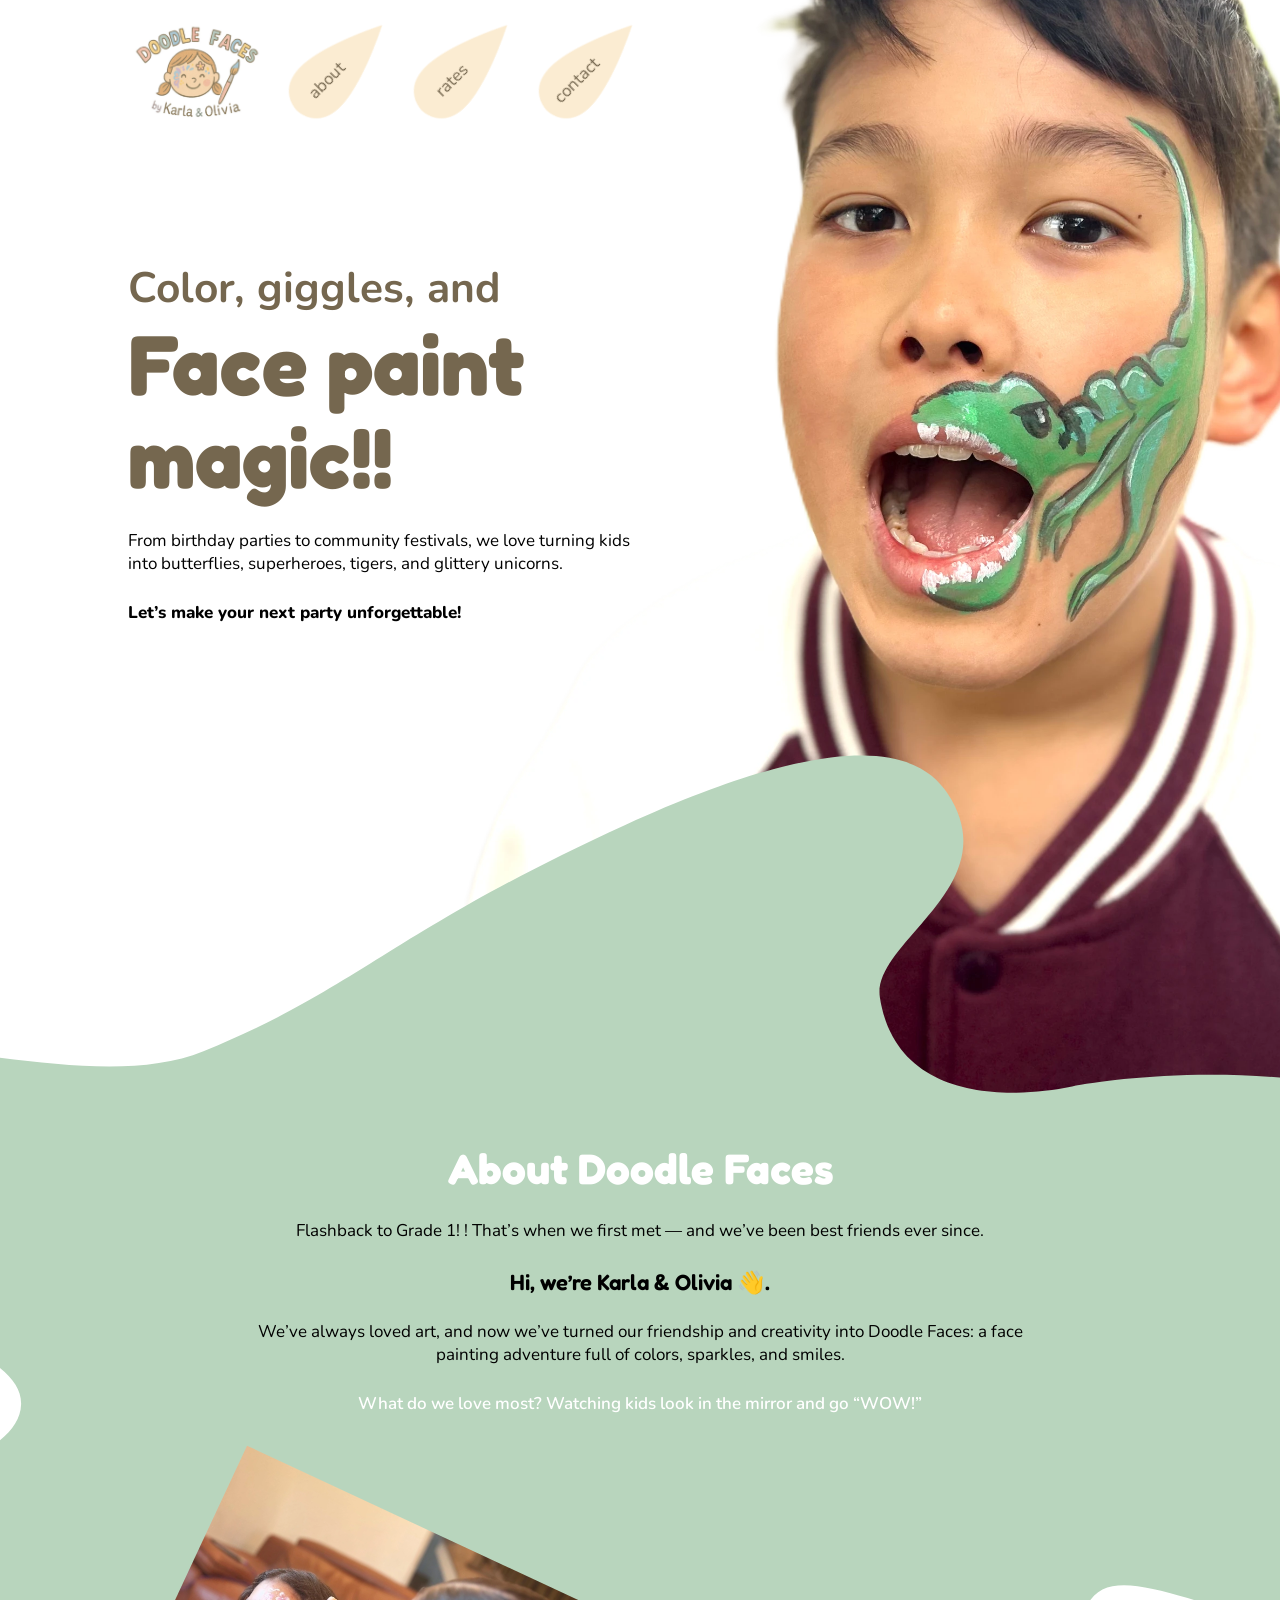
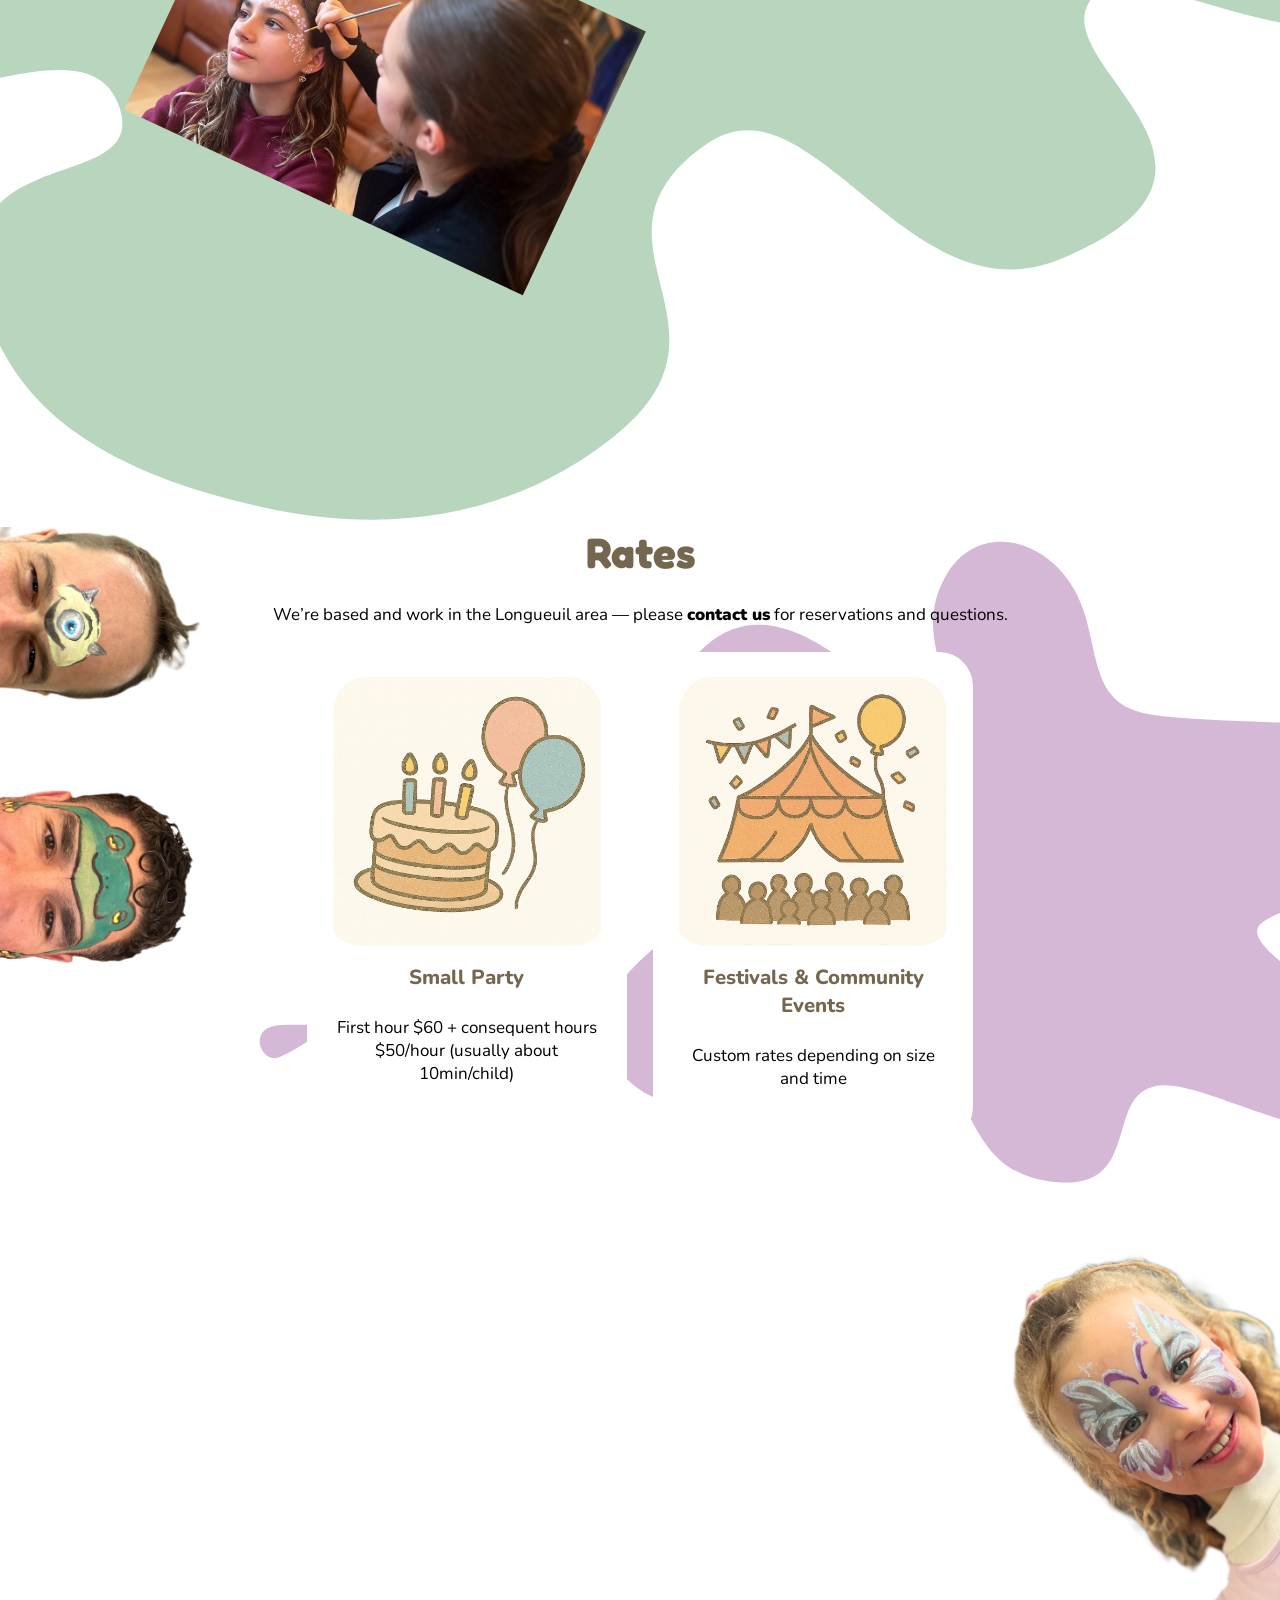
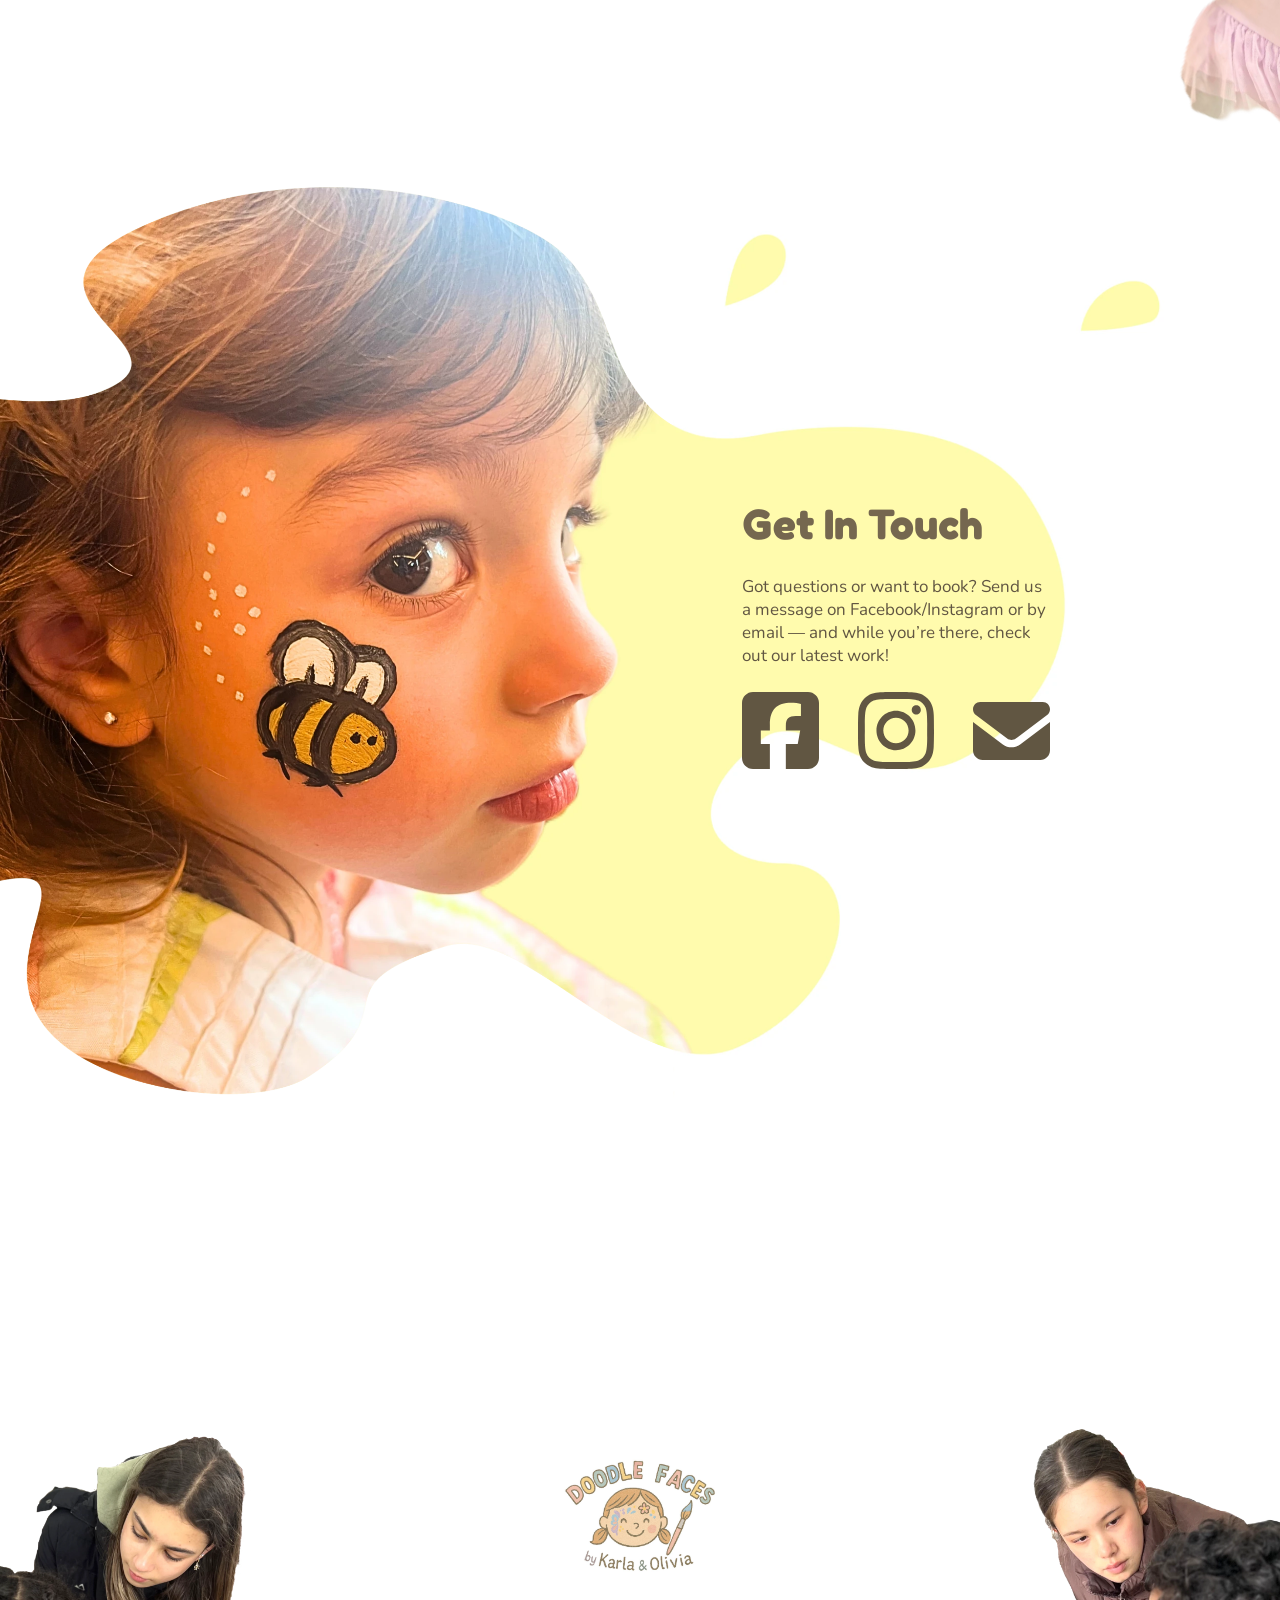
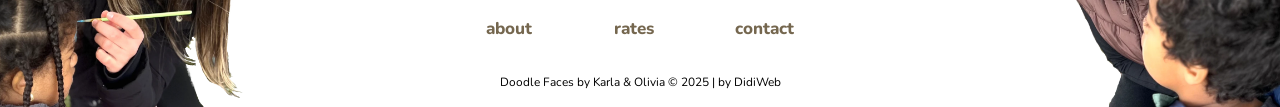
==== index.html @ 7b47b1ea "Initial upload of DoodleFaces" ====
<!DOCTYPE html>
<html lang="en">
  <head>
    <meta charset="UTF-8" />
    <meta http-equiv="X-UA-Compatible" content="IE=edge" />
    <meta name="viewport" content="width=device-width, initial-scale=1.0" />
    <title>Doodle Faces</title>
    <!-- favicon -->
    <link rel="icon" type="image/x-icon" href="img/favicon.ico" />
    <!-- meta description -->
    <meta
      name="description"
      content="Bring color, sparkles & smiles to your party! 🎨✨ Doodle Faces offers fun, kid-friendly face painting for birthdays & festivals in Longueuil."
    />
    <!-- google font -->
    <link rel="preconnect" href="https://fonts.googleapis.com" />
    <link rel="preconnect" href="https://fonts.gstatic.com" crossorigin />
    <link rel="preload" as="style"
      href="https://fonts.googleapis.com/css2?family=Fredoka:wght@300..700&family=Nunito:ital,wght@0,200..1000;1,200..1000&display=swap">
    <link
      href="https://fonts.googleapis.com/css2?family=Fredoka:wght@300..700&family=Nunito:ital,wght@0,200..1000;1,200..1000&display=swap"
      rel="stylesheet"
    />
    <!-- css -->
    <link rel="stylesheet" type="text/css" href="style.css" />
    <!-- javascript -->
    <script src="script.js" defer></script>
  </head>

  <body>

    <header id="sectionHeader">
      <div class="hero-img"></div>
      <div class="container" id="header-container">
        <div class="menu-box">
          <div class="menu" id="logo">
            <a id="a-menu-logo" href="#sectionHeader">
              <img
                class="img-header"
                src="img/Logo.JPG"
                alt="logo for Doodle Faces"
            /></a>
          </div>
          <div class="menu" id="about">
            <a href="#sectionAbout"
              ><div class="menu-bar">
                <p>about</p>
              </div></a
            >
          </div>
          <div class="menu" id="rates">
            <a href="#sectionRates"
              ><div class="menu-bar"><p>rates</p></div></a
            >
          </div>
          <div class="menu" id="contact">
            <a href="#sectionContact"
              ><div class="menu-bar"><p>contact</p></div></a
            >
          </div>
        </div>
      </div>
    </header>

    <main>

      <section id="sectionHome">
        <div class="container" id="container-home">
          <div class="text-box-home">
            <h2 id="h2-home">Color, giggles, and</h2>
            <h1>Face paint magic!!</h1>
            <p class="p-home" id="p-home-1">
              From birthday parties to community festivals, we love turning kids
              into butterflies, superheroes, tigers, and glittery unicorns.
            </p>
            <p class="p-home" id="p-home-2">
              Let’s make your next party unforgettable!
            </p>
          </div>
        </div>
      </section>

      <section id="sectionAbout">
        <div class="about-img-container">
          <img id="about-img" src="img/BackgroundSplash1.svg" alt="image of a paint splash">
          <div class="container" id="container-about">
            <div class="text-box-about">
              <h2 class="h2-about">About Doodle Faces</h2>
              <p class="p-about-1">
                Flashback to Grade 1! ! That’s when we first met — and we’ve
                been best friends ever since.
              </p>
              <p id="p-about-2">Hi, we’re Karla & Olivia 👋.</p>
              <p class="p-about-1">
                We’ve always loved art, and now we’ve turned our friendship and
                creativity into Doodle Faces: a face painting adventure full of
                colors, sparkles, and smiles.
              </p>
              <p id="p-about-3">
                What do we love most? Watching kids look in the mirror and go
                “WOW!”
              </p>
            </div>
            <div class="pictureBox">
              <img
                class="img-about"
                src="img/FacePantingDuo.webp"
                alt="Face painting duo"
              />
            </div>
          </div>
        </div>
      </section>

      <section id="sectionRates">
        <div class="rates-img">
          <div class="container" id="container-rates">
            <h2 class="h2-rates">Rates</h2>
            <p class="p-rates">
              We’re based and work in the Longueuil area — please
              <a id="a-rates-contact" href="#sectionContact"
                ><span class="span-rates">contact us</span></a
              >
              for reservations and questions.
            </p>
            <div class="card-box-box-rates">
              <div class="card-box-rates">
                <img
                  class="img-rates"
                  src="img/SmallParty.webp"
                  alt="image of small party"
                />
                <h3>Small Party</h3>
                <p>
                  First hour $60 + consequent hours $50/hour (usually about
                  10min/child)
                </p>
              </div>
              <div class="card-box-rates">
                <img
                  class="img-rates"
                  src="img/Festival.webp"
                  alt="image of festival"
                />
                <h3>Festivals & Community Events</h3>
                <p>Custom rates depending on size and time</p>
              </div>
            </div>
          </div>
        </div>
        <div class="betweenSec" id="betweenSec-img1">
          <img
            src="img/ButterflyFacePaint.webp"
            alt="picture of a girl with a butterfly face paint"
          />
        </div>
        <div class="betweenSec" id="betweenSec-img2">
          <img
            src="img/ArienAndFrogFacePaint.webp"
            alt="picture of a man with a arien face paint"
          />
        </div>
      </section>

      <section id="sectionContact">
        <div class="contact-img">
          <div class="container" id="container-contact">
            <div class="text-icon-box">
              <div class="text-box-contact">
                <h2 class="h2-contact">Get In Touch</h2>
                <p>
                  Got questions or want to book? Send us a message on Facebook/Instagram or by email — and while you’re there, check out our
                  latest work!
                </p>
              </div>
              <div class="icon-box-contact">
                <div class="icon" id="facebook">
                  <a
                    href="https://www.facebook.com/doodle.faces.by.karla.olivia"
                    target="_blank"
                    rel="noopener noreferrer"
                  >
                    <img src="img/FacebookIcon.svg" alt="Facebook icon" />
                  </a>
                </div>
                <div class="icon" id="instagram">
                  <a
                    href="https://www.instagram.com/doodle.faces.by.karla.olivia"
                    target="_blank"
                    rel="noopener noreferrer"
                  >
                    <img src="img/InstagramIcon.svg" alt="Instagram icon" />
                  </a>
                </div>
                <div class="icon" id="email">
                    <img src="img/EmailIcon.svg" alt="Email icon" />
                    <h3 id="copied">Copied!</h3>
                  </a>
                </div>
              </div>
            </div>
          </div>
        </div>
      </section>

    </main>

    <footer>
      <div class="footer-img" id="footer-img1">
        <img
          class="img-footer"
          src="img/FacePainting01.webp"
          alt="face painting duo"
        />
      </div>
      <div class="footer-img" id="footer-img2">
        <img
          class="img-footer"
          src="img/FacePainting02.webp"
          alt="face painting duo"
        />
      </div>
      <div class="container" id="container-footer">
        <div class="footer-box" id="footer-box-logo">
          <a href="#sectionHeader"
            ><img id="img-footer" src="img/Logo.JPG" alt=""
          /></a>
        </div>
        <div class="footer-box" id="footer-box-links">
          <a href="#sectionAbout" class="footer-links"
            ><p class="p-footer">about</p></a
          >
          <a href="#sectionRates" class="footer-links"
            ><p class="p-footer">rates</p></a
          >
          <a href="#sectionContact" class="footer-links"
            ><p class="p-footer">contact</p></a
          >
        </div>
        <div class="footer-box" id="footer-box-rights">
          <p class="p-footer" id="rights">
            Doodle Faces by Karla & Olivia © 2025 | by DidiWeb
          </p>
        </div>
      </div>
    </footer>

  </body>
  
</html>
---- style.css ----
html {
  font-size: 18px;
  scroll-behavior: smooth;
}
* {
  margin: 0;
  padding: 0;
  box-sizing: border-box;
}
body {
  width: 100%;
  font-family: "Nunito";
  overflow-x: hidden;
  position: relative;
}
.container {
  width: 90%;
  max-width: 1500px;
  margin: 0 auto;
  position: relative;
  z-index: 4;
}
img {
  display: block;
}
a {
  text-decoration: none;
  display: block;
  width: 100%;
  height: 100%;
}
/* ----------font---------- */
.menu a {
  color: rgba(117, 103, 79, 1);
  font-weight: 400;
}
h1 {
  font-family: "Fredoka";
  font-size: 6rem;
  line-height: 1.1;
  color: rgba(117, 103, 79, 1);
}
h2 {
  font-size: 3rem;
}
h3 {
  font-size: 1.2rem;
  font-weight: 800;
  color: rgba(117, 103, 79, 1);
}
#h2-home {
  color: rgba(117, 103, 79, 1);
}
p {
  margin: 2rem 0;
}
#p-home-2 {
  font-weight: 800;
}
.h2-about {
  font-family: "Fredoka";
  color: white;
}
#p-about-2 {
  font-family: "Fredoka";
  font-size: 1.5rem;
  font-weight: 600;
}
#p-about-3 {
  font-weight: 600;
  color: white;
}
.h2-rates,
.h2-contact {
  font-family: "Fredoka";
  color: rgba(117, 103, 79, 1);
}
.span-rates {
  font-weight: 1000;
  color: black;
}
.span-rates:hover {
  color: rgba(117, 103, 79, 1);
}
.p-footer {
  margin: 1rem 0;
  font-weight: 800;
}
.p-footer:hover {
  color: black;
}
.footer-links {
  color: rgba(117, 103, 79, 1);
}
#rights {
  font-size: 0.7rem;
  width: fit-content;
  font-weight: 400;
}
/* ----------header---------- */
.hero-img {
  position: absolute;
  top: -10rem;
  right: -5rem;
  width: 65vw;
  height: 150vh;
  background: url("img/DinoFacePaint.webp");
  background-size: cover;
  background-repeat: no-repeat;
  z-index: 1;
}
.menu-box {
  width: 50%;
  height: 10rem;
  display: flex;
  justify-content: space-between;
  align-items: center;
}
.menu {
  height: 100%;
  display: flex;
}
#logo {
  width: 27%;
}

#about {
  width: 20%;
}

#rates {
  width: 20%;
}

#contact {
  width: 20%;
}
#a-menu-logo {
  display: flex;
  align-items: center;
}
.img-header {
  width: 100%;
  height: auto;
  transform: translateY(5%);
}
#about,
#rates,
#contact {
  transform: translateY(10rem);
  animation: paintDrip 1s cubic-bezier(0.8, 0, 1, 1) forwards;
}
.menu-bar {
  width: auto;
  height: 100%;
  background: center / contain no-repeat url("img/PaintDrip.png");
  display: flex;
  align-items: center;
  justify-content: center;
}
.menu-bar:hover {
  animation: liquid 0.5s infinite;
}
.menu-bar p {
  transform: rotate(-90deg) translateX(-1rem);
  opacity: 0;
  animation: appear 1s forwards;
  animation-delay: 1s;
}
#logo :hover {
  animation: shake 1s infinite;
}
/* ----------home---------- */
#container-home {
  height: 65vh;
  display: flex;
  align-items: center;
  margin-top: 2%;
}
.text-box-home {
  width: 50%;
}
/* ----------about---------- */
.about-img-container {
  position: relative;
  aspect-ratio: 404 / 300;
  z-index: 2;
}
#about-img {
  position: absolute;
  width: 100%;
  height: auto;
}
#container-about {
  height: 100%;
  display: flex;
  align-items: center;
  justify-content: center;
  flex-direction: column;
}
.text-box-about {
  width: 50%;
  text-align: center;
}
.pictureBox {
  width: 30%;
  aspect-ratio: 1388 / 917;
  transform: translateX(-18rem) translateY(5rem) rotate(25deg);
}
.img-about {
  width: 100%;
  height: auto;
}
/* ----------rates---------- */
#sectionRates {
  position: relative;
  padding-bottom: 20%;
  background-color: white;
  z-index: 4;
}
.rates-img {
  position: relative;
  width: 100%;
  background: url("img/BackgroundSplash2.svg") no-repeat left top / cover;
  z-index: 2;
  aspect-ratio: 399 / 207;
}
#container-rates {
  height: 100%;
  display: flex;
  align-items: center;
  justify-content: center;
  flex-direction: column;
  text-align: left;
}
.card-box-box-rates {
  width: 60%;
  display: flex;
  flex-direction: row;
  justify-content: space-between;
}
.card-box-rates {
  width: 48%;
  height: 100%;
  padding: 1.5rem;
  border-radius: 2rem;
  background-color: white;
  text-align: center;
  z-index: 6;
}
.img-rates {
  width: 100%;
  height: auto;
  border-radius: 2rem;
  padding-bottom: 1rem;
}
#a-rates-contact {
  display: inline;
}
/* ----------Between Sections---------- */
.betweenSec {
  height: auto;
  position: absolute;
  z-index: 5;
}
#betweenSec-img1 {
  width: 25%;
  bottom: 20rem;
  right: -5rem;
  transform: translateY(30rem) rotate(-10deg);
  aspect-ratio: 1414 / 3163;
  z-index: 5;
}
#betweenSec-img2 {
  width: 16%;
  top: -10rem;
  left: 0;
  transform: translateY(10rem);
  aspect-ratio: 1444 / 1193;
}
.betweenSec img {
  width: 100%;
}
/* ----------contact---------- */
.contact-img {
  position: relative;
  width: 100%;
  background: url("img/BackgroundSplash4.webp") no-repeat left top / cover;
  z-index: 7;
  aspect-ratio: 404 / 293;
}
#container-contact {
  height: 100%;
  display: flex;
  align-items: center;
  justify-content: right;
}
.text-icon-box {
  width: 50%;
  display: flex;
  flex-direction: column;
  align-items: center;
}
.text-box-contact {
  width: 60%;
  color: #615642;
}
.icon-box-contact {
  width: 60%;
  display: flex;
  flex-direction: row;
  justify-content: space-between;
}
.icon {
  width: 25%;
}
.icon a {
  display: flex;
  align-items: center;
}
.icon img {
  width: 100%;
  height: auto;
}
#email {
  position: relative;
  display: flex;
  align-items: center;
  cursor: pointer;
}
#copied {
  position: absolute;
  top: 50%;
  left: 50%;
  translate: -50% -50%;
  text-align: center;
  padding: 1rem 1rem;
  border-radius: 1rem;
  background-color: white;
  color: black;
  opacity: 0;
  transition: opacity 0.3s ease;
}
#copied.show {
  opacity: 1;
}
/* ----------footer---------- */
footer {
  position: relative;
  width: 100%;
}
#container-footer {
  padding-top: 20rem;
  display: flex;
  justify-content: center;
  flex-direction: column;
  align-items: center;
}
.footer-box {
  width: 30%;
  display: flex;
}
#footer-box-logo {
  justify-content: center;
  width: 10rem;
}
#footer-box-links {
  justify-content: space-between;
}
#footer-box-rights {
  justify-content: center;
}
#img-footer {
  width: 100%;
}
#img-footer:hover {
  animation: shake 1s infinite;
}
.footer-links {
  width: fit-content;
}
.footer-img {
  position: absolute;
  bottom: 0;
  width: 20%;
  display: flex;
  justify-content: center;
  overflow-y: hidden;
}
.img-footer {
  width: 100%;
  height: auto;
}
#footer-img1 {
  left: 0;
}
#footer-img2 {
  right: 0;
}
/* ----------animation---------- */
@keyframes paintDrip {
  0% {
    transform: translateY(-10rem) rotate(0deg);
  }
  70% {
    transform: translateY(5rem) rotate(0deg);
  }
  85% {
    transform: translateY(1rem) rotate(25deg);
  }
  92% {
    transform: translateY(0.5rem) rotate(35deg);
  }
  100% {
    transform: translateY(0) rotate(45deg);
  }
}
@keyframes liquid {
  from,
  to {
    transform: scale(1, 1);
  }
  25% {
    transform: scale(0.9, 1.1);
  }
  50% {
    transform: scale(1.1, 0.9);
  }
  75% {
    transform: scale(0.95, 1.05);
  }
}
@keyframes shake {
  25% {
    transform: rotate(5deg);
  }

  75% {
    transform: rotate(-5deg);
  }
}
@keyframes appear {
  from {
    opacity: 0;
  }
  to {
    opacity: 1;
  }
}
/* ----------media query-min(ex-large screens)---------- */
@media only screen and (min-width: 2700px) {
  html {
    font-size: 20px;
  }
  .text-box-about {
    width: 70%;
  }
  .pictureBox {
    width: 50%;
  }
  .card-box-box-rates {
    width: 80%;
  }
  .text-icon-box {
    width: 70%;
  }
}
@media only screen and (min-width: 2200px) {
  html {
    font-size: 19px;
  }
  .text-box-about {
    width: 60%;
  }
  .pictureBox {
    width: 40%;
  }
  .card-box-box-rates {
    width: 70%;
  }
  .text-icon-box {
    width: 60%;
    align-items: flex-end;
  }
}

/* ----------media query-max(small screens)---------- */
@media only screen and (max-width: 1900px) {
  .about-img-container {
    aspect-ratio: auto;
    height: 1380px;
  }
  #about-img {
    width: 1900px;
    left: 50%;
    transform: translateX(-50%);
  }
}
@media only screen and (max-width: 1500px) {
  .container {
    width: 80%;
  }
  .menu-box {
    height: 8rem;
  }
  .hero-img {
    width: 70vw;
  }
  .pictureBox {
    width: 440px;
    transform: translateX(-15rem) translateY(5rem) rotate(25deg);
  }
  #sectionRates {
    padding-bottom: 30%;
  }
  .card-box-box-rates {
    width: 65%;
  }
}
@media only screen and (max-width: 1400px) {
}
@media only screen and (max-width: 1300px) {
  html {
    font-size: 17px;
  }
  h1 {
    font-size: 5rem;
  }
  h2 {
    font-size: 2.5rem;
  }
  h3 {
    font-size: 1.2rem;
  }
  p {
    margin: 1.5rem 0;
  }
  #p-about-2 {
    font-size: 1.3rem;
  }
  .hero-img {
    width: 75vw;
  }
  .text-box-about {
    width: 80%;
  }
  #sectionRates {
    padding-bottom: 45%;
  }
  .rates-img {
    aspect-ratio: 0;
    height: fit-content;
    min-height: 667px;
    background-size: 1286px 667px;
    background-position: right;
  }
}
@media only screen and (max-width: 1200px) {
  .hero-img {
    width: 81vw;
  }
  .menu-box {
    width: 453px;
  }
  #logo {
    width: 30%;
  }
  #about {
    width: 19%;
  }
  #rates {
    width: 19%;
  }
  #contact {
    width: 19%;
  }
  #betweenSec-img2 {
    transform: translateY(5rem);
  }
  .card-box-box-rates {
    width: 85%;
  }
  .footer-box {
    width: 320px;
  }
}
@media only screen and (max-width: 1023px) {
  .container {
    width: 75%;
  }
  h1 {
    font-size: 4rem;
  }
  h2 {
    font-size: 2rem;
  }
  h3 {
    font-size: 1.2rem;
  }
  p {
    margin: 1.2rem 0;
  }
  #p-about-2 {
    font-size: 1.3rem;
  }
  .p-rates {
    width: 80%;
    margin-bottom: 2.4rem;
  }
  #header-container {
    display: flex;
    justify-content: center;
  }
  .hero-img {
    top: 10rem;
    width: 75vw;
    height: 100vh;
  }
  .pictureBox {
    transform: translateX(-10rem) translateY(5rem) rotate(25deg);
  }
  #betweenSec-img1 {
    transform: translateY(25rem);
    right:-2rem;
  }
  #betweenSec-img2 {
    transform: translateY(0rem);
  }
}
@media only screen and (max-width: 865px) {
  .text-box-home {
    width: 70%;
  }
  .pictureBox {
    transform: translateX(0) translateY(5rem) rotate(25deg);
  }
  .card-box-box-rates {
    width: 100%;
  }
  #betweenSec-img1 {
    transform: translateY(18rem);
  }
  #betweenSec-img2 {
    transform: translateY(0rem) scale(1.2);
  }
  .text-box-contact {
    width: 100%;
  }
  .icon-box-contact {
    width: 100%;
  }
}
@media only screen and (max-width: 765px) {
  .container {
    width: 85%;
  }
  .text-box-home,
  .text-box-about {
    width: 100%;
  }
  .hero-img {
    top: 8rem;
    left: -10%;
    width: 120%;
    opacity: 40%;
  }
    .about-img-container {
      height: 1100px;
    }
    #about-img {
      width: 1500px;
      left: 50%;
      transform: translateX(-50%);
    }
  .footer-img {
    width: 166px;
  }
}
@media only screen and (max-width: 650px) {
  .pictureBox {
    transform: translateX(0) translateY(5rem) rotate(25deg);
  }
  .card-box-box-rates {
    flex-direction: column;
    align-items: center;
    gap: 20px;
  }
  .card-box-rates {
    width: 90%;
  }
  .contact-img {
    background-size: 650px ;
    background-position: center;
    height: 462px;}
  #container-footer {
    padding-top: 8rem;
    padding-bottom: 8rem;
  }
  #betweenSec-img1 {
    transform: translateY(25rem);
    width: 158px;
  }
  #betweenSec-img2{
    transform: translateY(8rem);
    width:101px;
  }
  #sectionRates {
    padding-top: 30%;
    padding-bottom: 50%;
  }
  .footer-img {
    width: 140px;
  }
}
@media only screen and (max-width: 500px) {
  .hero-img {
      left:-18%;
    }
  .pictureBox {
    width: 350px;
  }
  html {
    font-size: 16px;
  }
  #sectionRates {
    padding-bottom: 60%;
  }
}
@media only screen and (max-width: 400px) {
  .hero-img {
    left:-20%;
  }
  #betweenSec-img1 {
    width: 120px;
  }

  #betweenSec-img2 {
    transform: translateY(5rem);
    width: 101px;
  }

  #sectionRates {
    padding-top: 40%;
    padding-bottom: 60%;
  }
  .footer-box {
    width: 300px;
  }

  .footer-img {
    width: 100px;
  }
}
@media only screen and (max-width: 380px) {
    .contact-img {
        background-size: 520px;
        background-position: center;
        height: 462px;
      }
            .text-icon-box{
              width: 55%;
            }
                        .footer-box {
                          width: 280px;
                        }
}
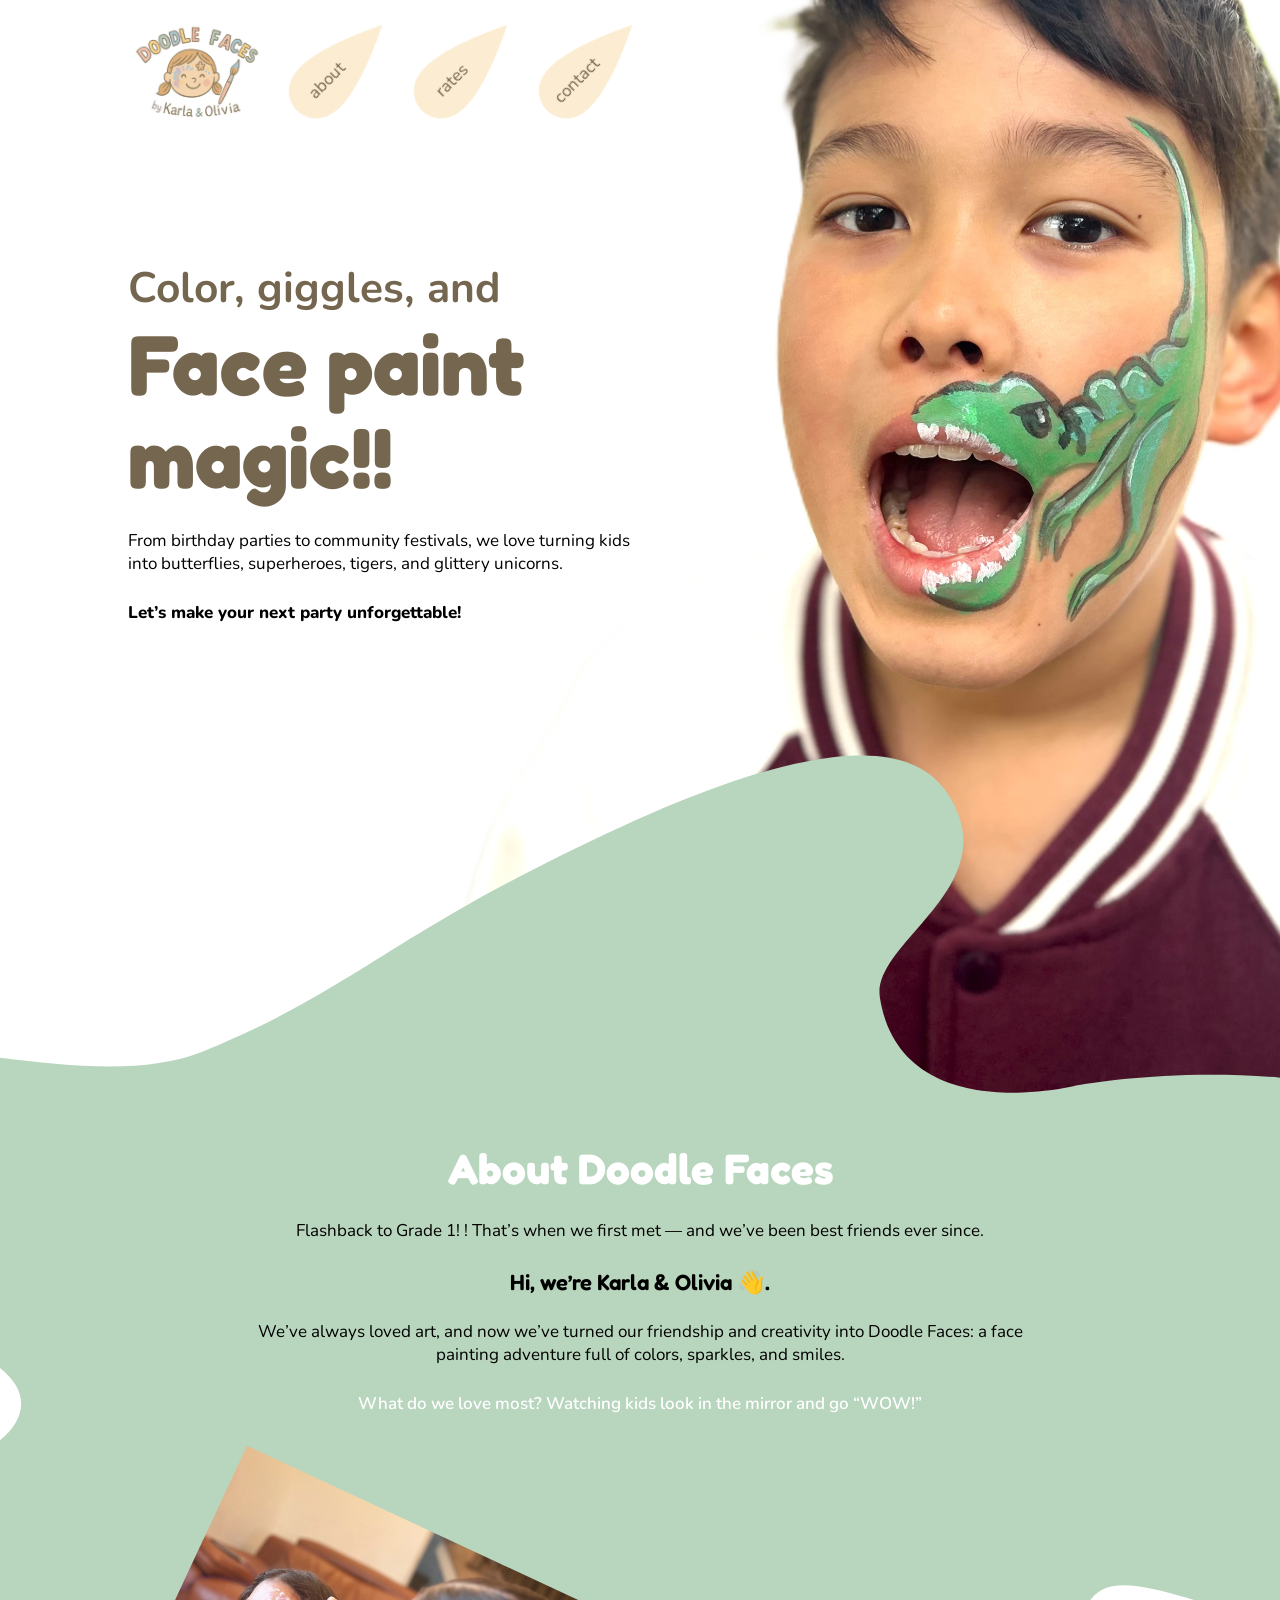
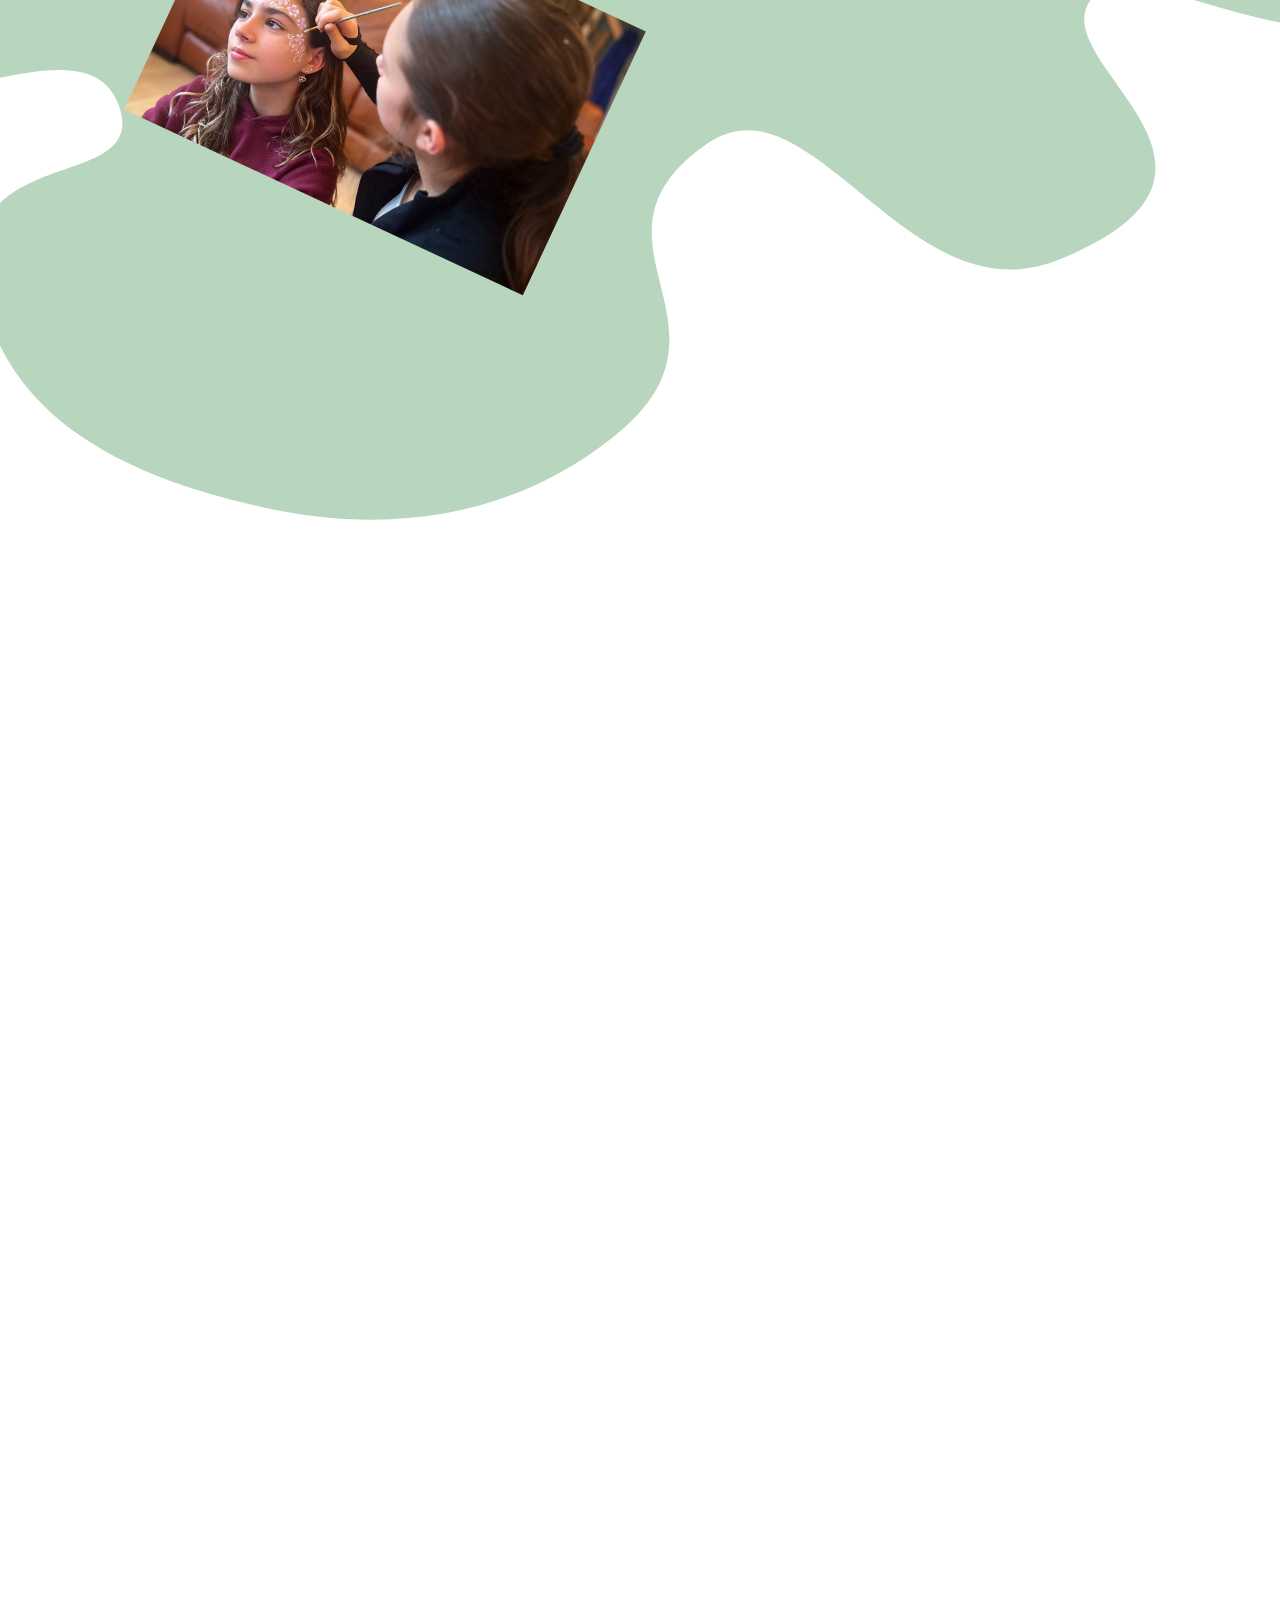
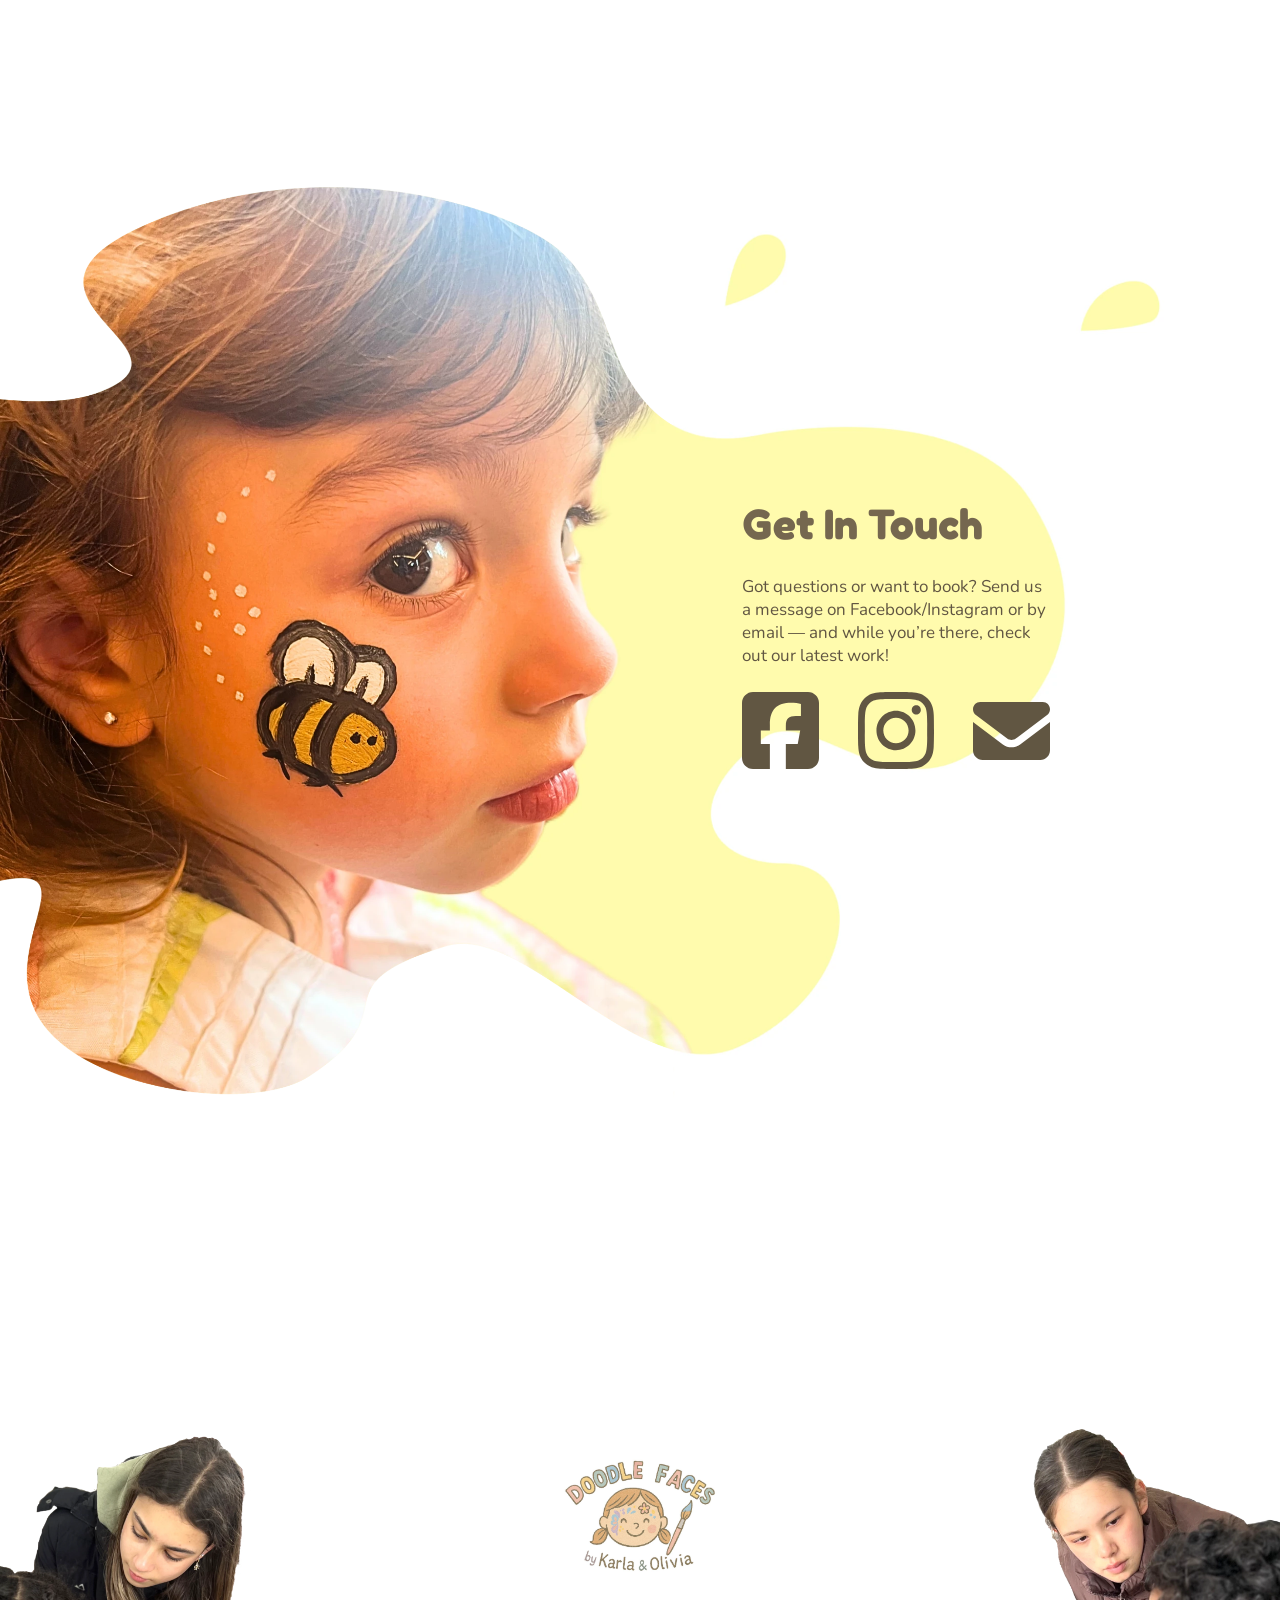
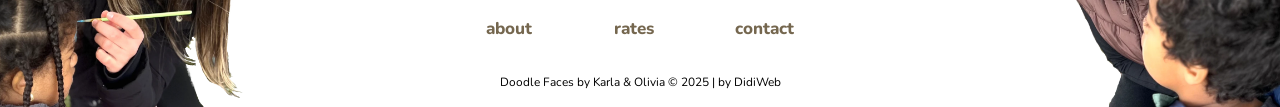
==== commit 4fa9aa24: "SEO, Capitalization, overflow-x to html element" ====
--- a/index.html
+++ b/index.html
@@ -4,13 +4,13 @@
     <meta charset="UTF-8" />
     <meta http-equiv="X-UA-Compatible" content="IE=edge" />
     <meta name="viewport" content="width=device-width, initial-scale=1.0" />
-    <title>Doodle Faces</title>
+    <title>Doodle Faces by Karla & Olivia | Face Painting Services in Longueuil</title>
     <!-- favicon -->
     <link rel="icon" type="image/x-icon" href="img/favicon.ico" />
     <!-- meta description -->
     <meta
       name="description"
-      content="Bring color, sparkles & smiles to your party! 🎨✨ Doodle Faces offers fun, kid-friendly face painting for birthdays & festivals in Longueuil."
+      content="Fun, kid-friendly face painting by Doodle Faces! For birthdays, festivals & events in Longueuil. Bring color & smiles!"
     />
     <!-- google font -->
     <link rel="preconnect" href="https://fonts.googleapis.com" />
@@ -132,7 +132,7 @@
                 />
                 <h3>Small Party</h3>
                 <p>
-                  First hour $60 + consequent hours $50/hour (usually about
+                  First hour $60 + Consequent hours $50/hour (Usually about
                   10min/child)
                 </p>
               </div>
--- a/style.css
+++ b/style.css
@@ -1,6 +1,8 @@
 html {
   font-size: 18px;
   scroll-behavior: smooth;
+  width: 100%;
+  overflow-x: hidden;
 }
 * {
   margin: 0;
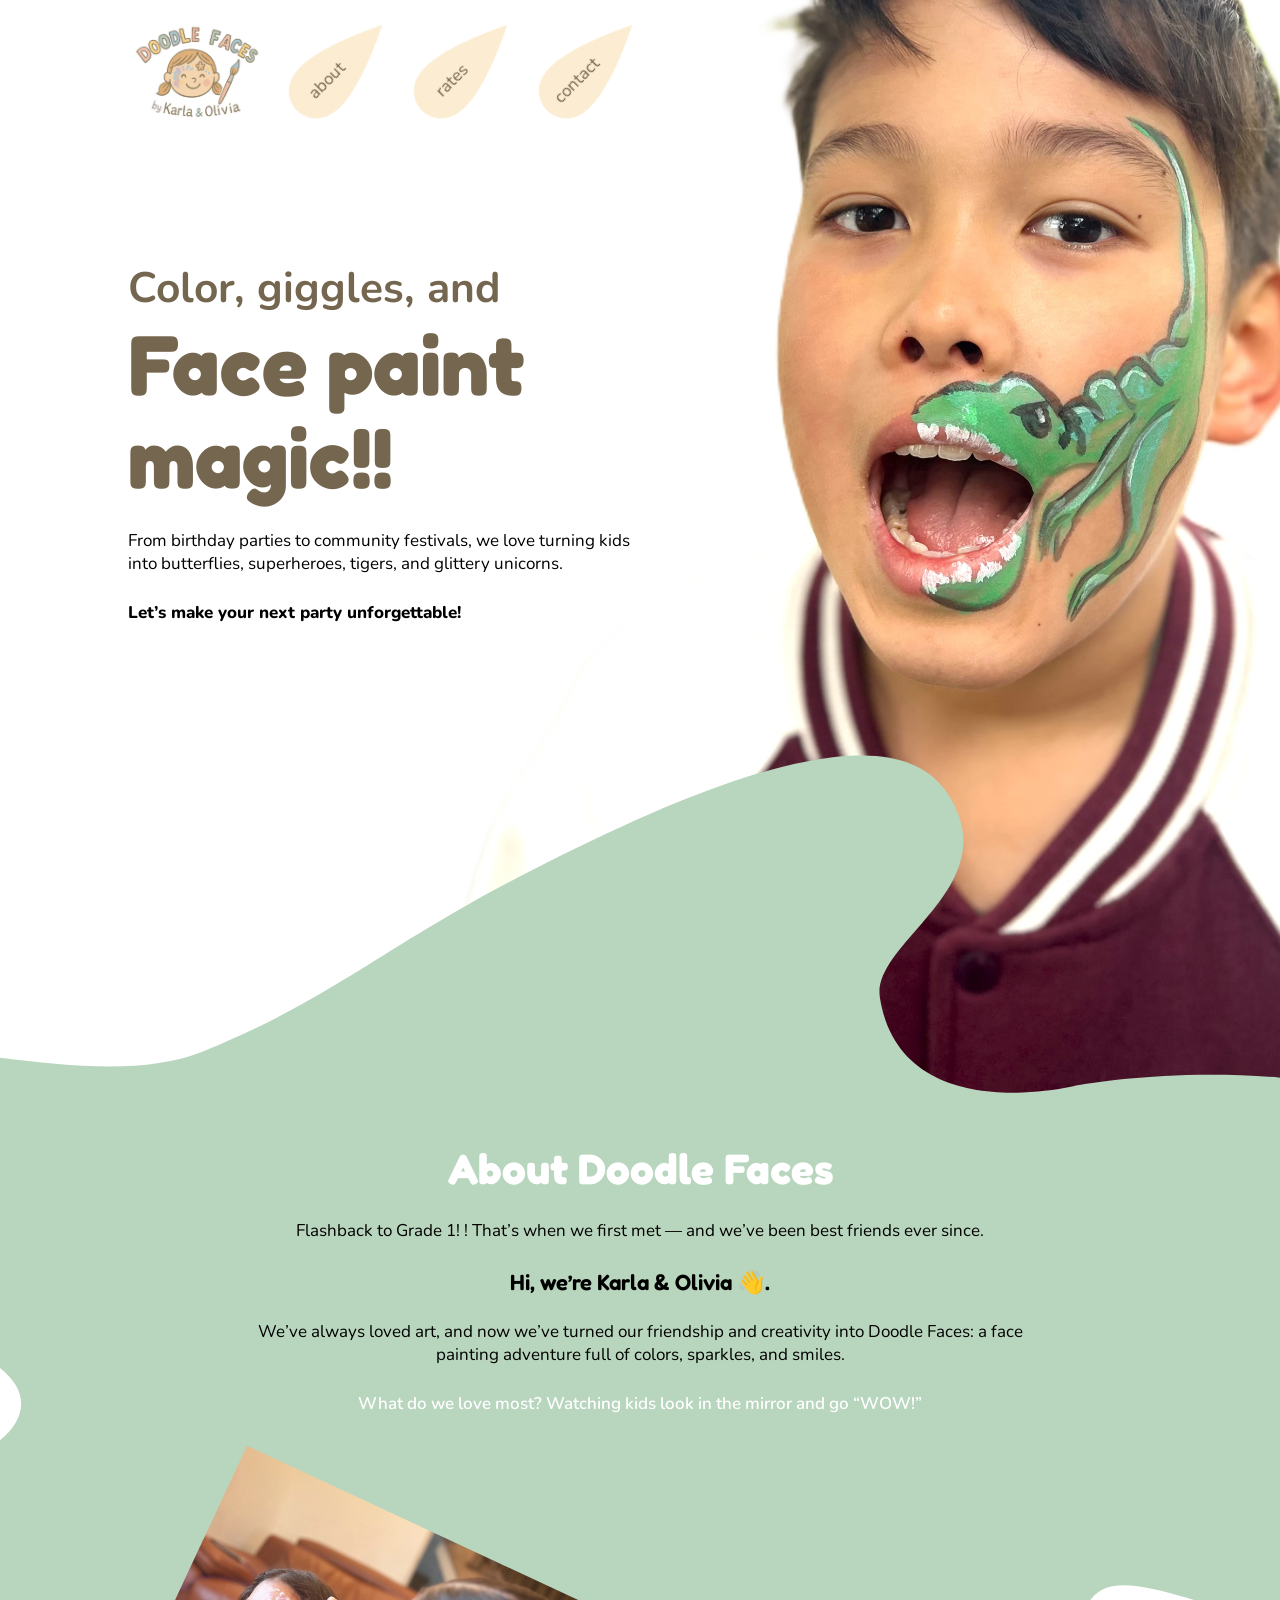
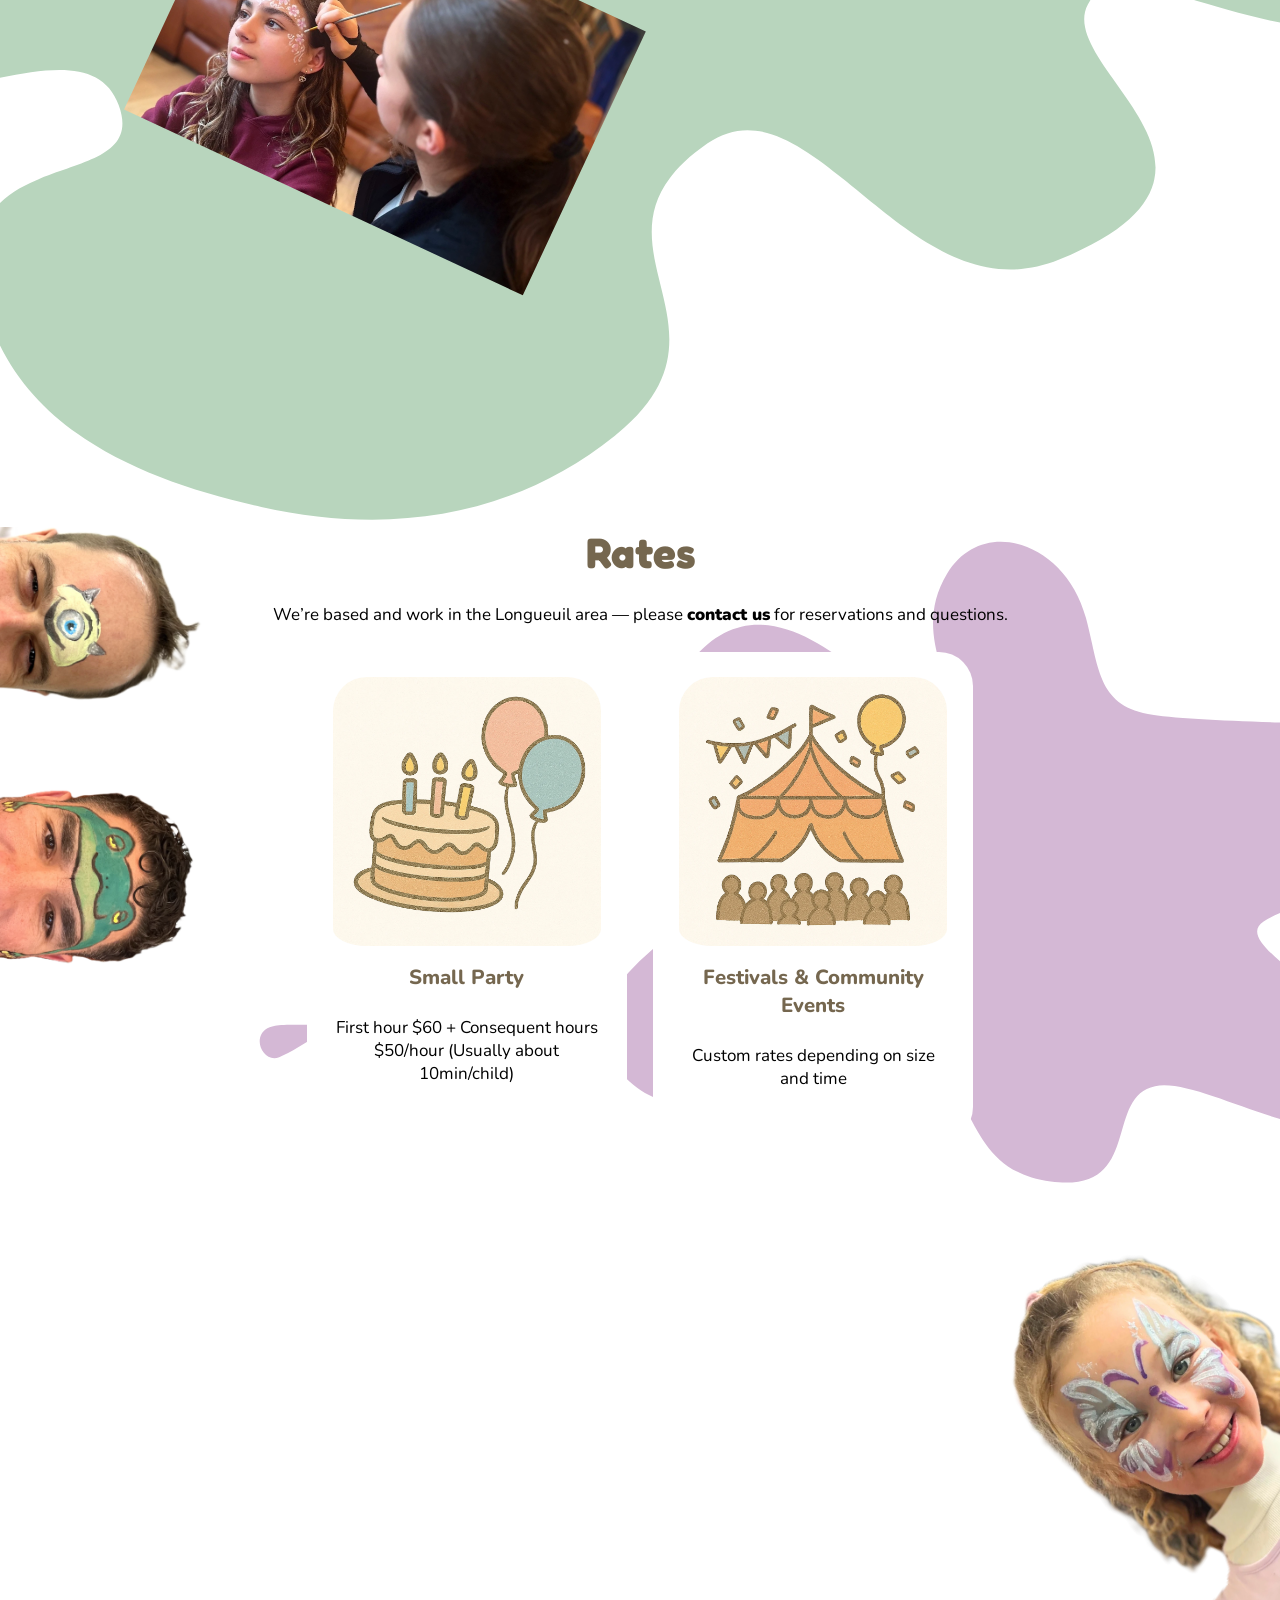
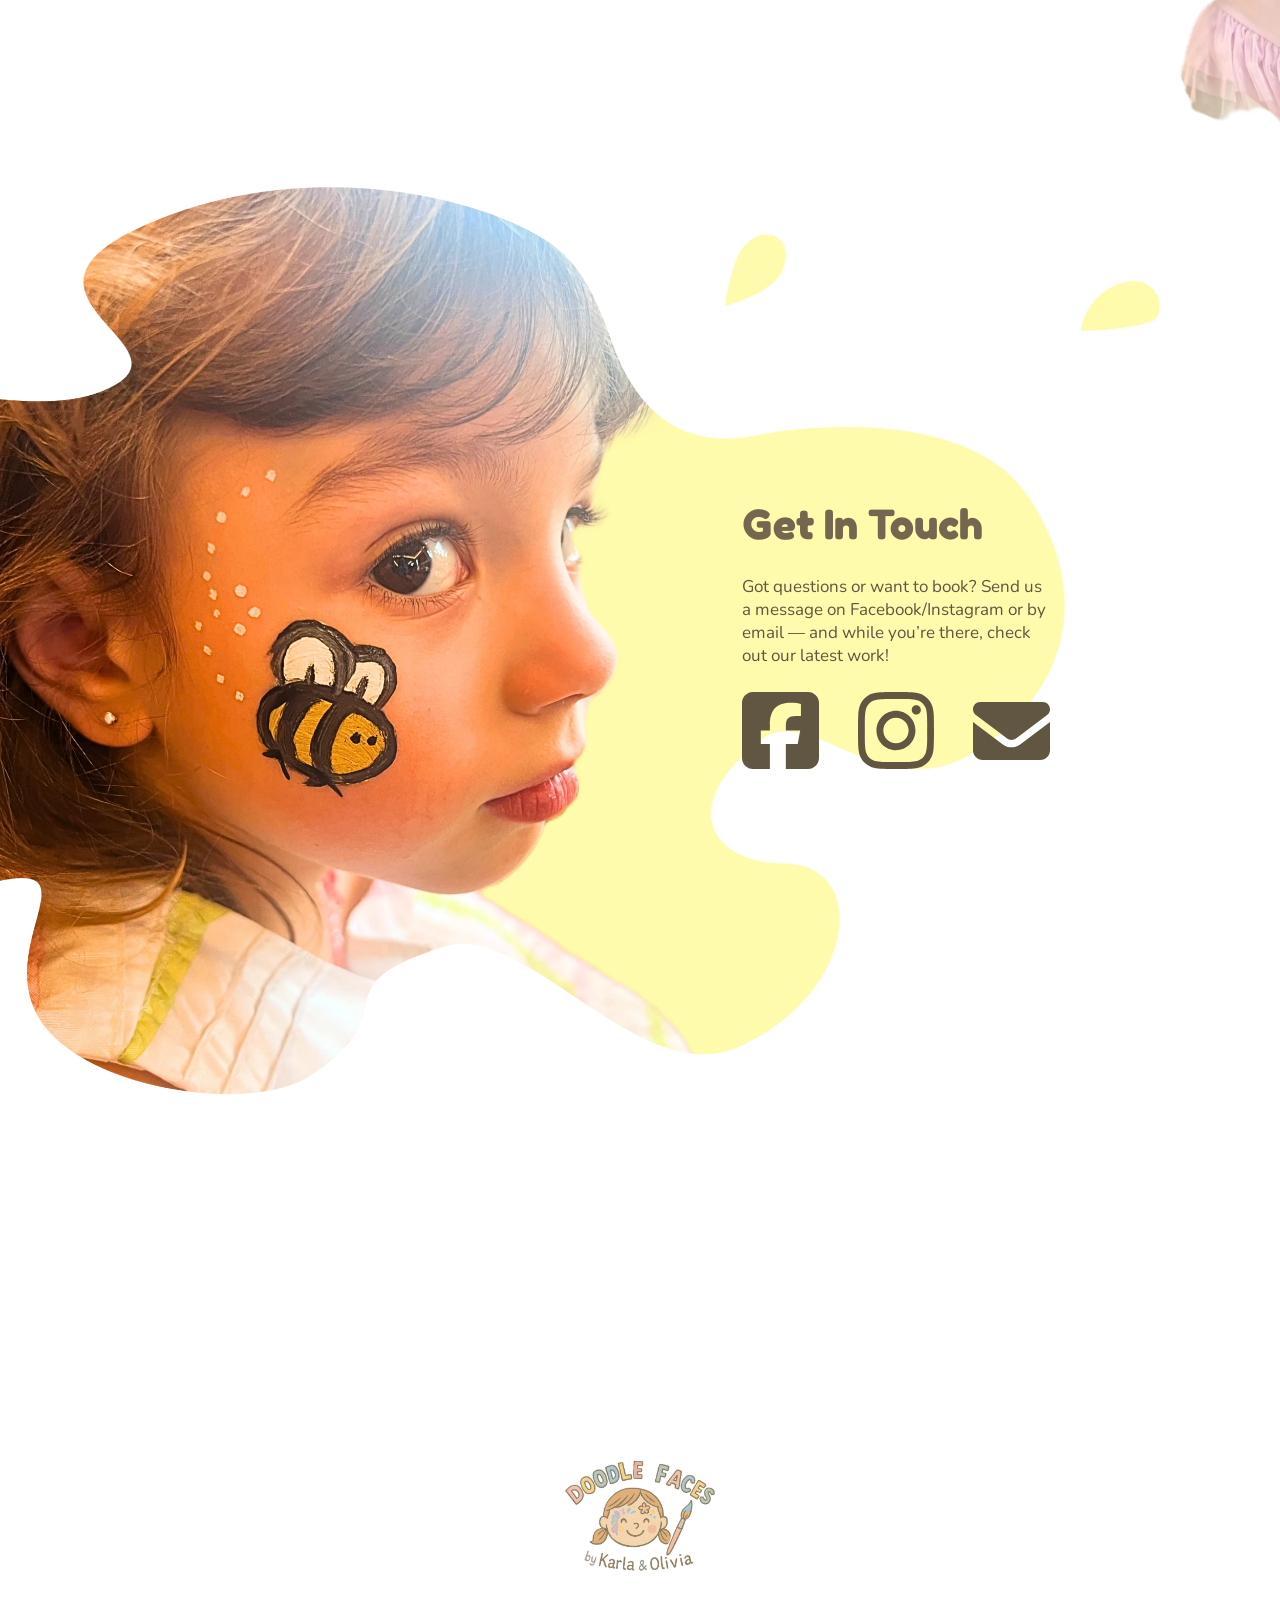
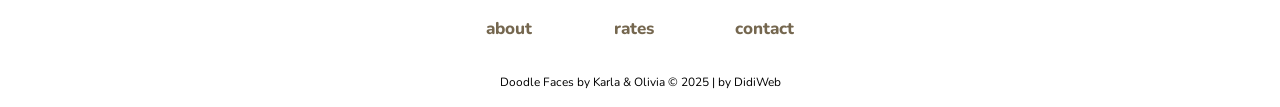
==== commit 67dba176: "removed footer images" ====
--- a/index.html
+++ b/index.html
@@ -206,20 +206,6 @@
     </main>
 
     <footer>
-      <div class="footer-img" id="footer-img1">
-        <img
-          class="img-footer"
-          src="img/FacePainting01.webp"
-          alt="face painting duo"
-        />
-      </div>
-      <div class="footer-img" id="footer-img2">
-        <img
-          class="img-footer"
-          src="img/FacePainting02.webp"
-          alt="face painting duo"
-        />
-      </div>
       <div class="container" id="container-footer">
         <div class="footer-box" id="footer-box-logo">
           <a href="#sectionHeader"
--- a/style.css
+++ b/style.css
@@ -125,15 +125,12 @@
 #logo {
   width: 27%;
 }
-
 #about {
   width: 20%;
 }
-
 #rates {
   width: 20%;
 }
-
 #contact {
   width: 20%;
 }
@@ -185,6 +182,7 @@
 /* ----------about---------- */
 .about-img-container {
   position: relative;
+  width: 100%;
   aspect-ratio: 404 / 300;
   z-index: 2;
 }
@@ -381,24 +379,6 @@
 .footer-links {
   width: fit-content;
 }
-.footer-img {
-  position: absolute;
-  bottom: 0;
-  width: 20%;
-  display: flex;
-  justify-content: center;
-  overflow-y: hidden;
-}
-.img-footer {
-  width: 100%;
-  height: auto;
-}
-#footer-img1 {
-  left: 0;
-}
-#footer-img2 {
-  right: 0;
-}
 /* ----------animation---------- */
 @keyframes paintDrip {
   0% {
@@ -485,7 +465,6 @@
     align-items: flex-end;
   }
 }
-
 /* ----------media query-max(small screens)---------- */
 @media only screen and (max-width: 1900px) {
   .about-img-container {
@@ -518,8 +497,6 @@
   .card-box-box-rates {
     width: 65%;
   }
-}
-@media only screen and (max-width: 1400px) {
 }
 @media only screen and (max-width: 1300px) {
   html {
@@ -623,7 +600,7 @@
   }
   #betweenSec-img1 {
     transform: translateY(25rem);
-    right:-2rem;
+    right: -2rem;
   }
   #betweenSec-img2 {
     transform: translateY(0rem);
@@ -666,16 +643,13 @@
     width: 120%;
     opacity: 40%;
   }
-    .about-img-container {
-      height: 1100px;
-    }
-    #about-img {
-      width: 1500px;
-      left: 50%;
-      transform: translateX(-50%);
-    }
-  .footer-img {
-    width: 166px;
+  .about-img-container {
+    height: 1100px;
+  }
+  #about-img {
+    width: 1500px;
+    left: 50%;
+    transform: translateX(-50%);
   }
 }
 @media only screen and (max-width: 650px) {
@@ -691,33 +665,30 @@
     width: 90%;
   }
   .contact-img {
-    background-size: 650px ;
+    background-size: 650px;
     background-position: center;
-    height: 462px;}
+    height: 462px;
+  }
   #container-footer {
     padding-top: 8rem;
-    padding-bottom: 8rem;
   }
   #betweenSec-img1 {
     transform: translateY(25rem);
     width: 158px;
   }
-  #betweenSec-img2{
+  #betweenSec-img2 {
     transform: translateY(8rem);
-    width:101px;
+    width: 101px;
   }
   #sectionRates {
     padding-top: 30%;
     padding-bottom: 50%;
   }
-  .footer-img {
-    width: 140px;
-  }
 }
 @media only screen and (max-width: 500px) {
   .hero-img {
-      left:-18%;
-    }
+    left: -18%;
+  }
   .pictureBox {
     width: 350px;
   }
@@ -730,17 +701,15 @@
 }
 @media only screen and (max-width: 400px) {
   .hero-img {
-    left:-20%;
+    left: -20%;
   }
   #betweenSec-img1 {
     width: 120px;
   }
-
   #betweenSec-img2 {
     transform: translateY(5rem);
     width: 101px;
   }
-
   #sectionRates {
     padding-top: 40%;
     padding-bottom: 60%;
@@ -748,21 +717,17 @@
   .footer-box {
     width: 300px;
   }
-
-  .footer-img {
-    width: 100px;
-  }
 }
 @media only screen and (max-width: 380px) {
-    .contact-img {
-        background-size: 520px;
-        background-position: center;
-        height: 462px;
-      }
-            .text-icon-box{
-              width: 55%;
-            }
-                        .footer-box {
-                          width: 280px;
-                        }
-}+  .contact-img {
+    background-size: 520px;
+    background-position: center;
+    height: 462px;
+  }
+  .text-icon-box {
+    width: 55%;
+  }
+  .footer-box {
+    width: 280px;
+  }
+}
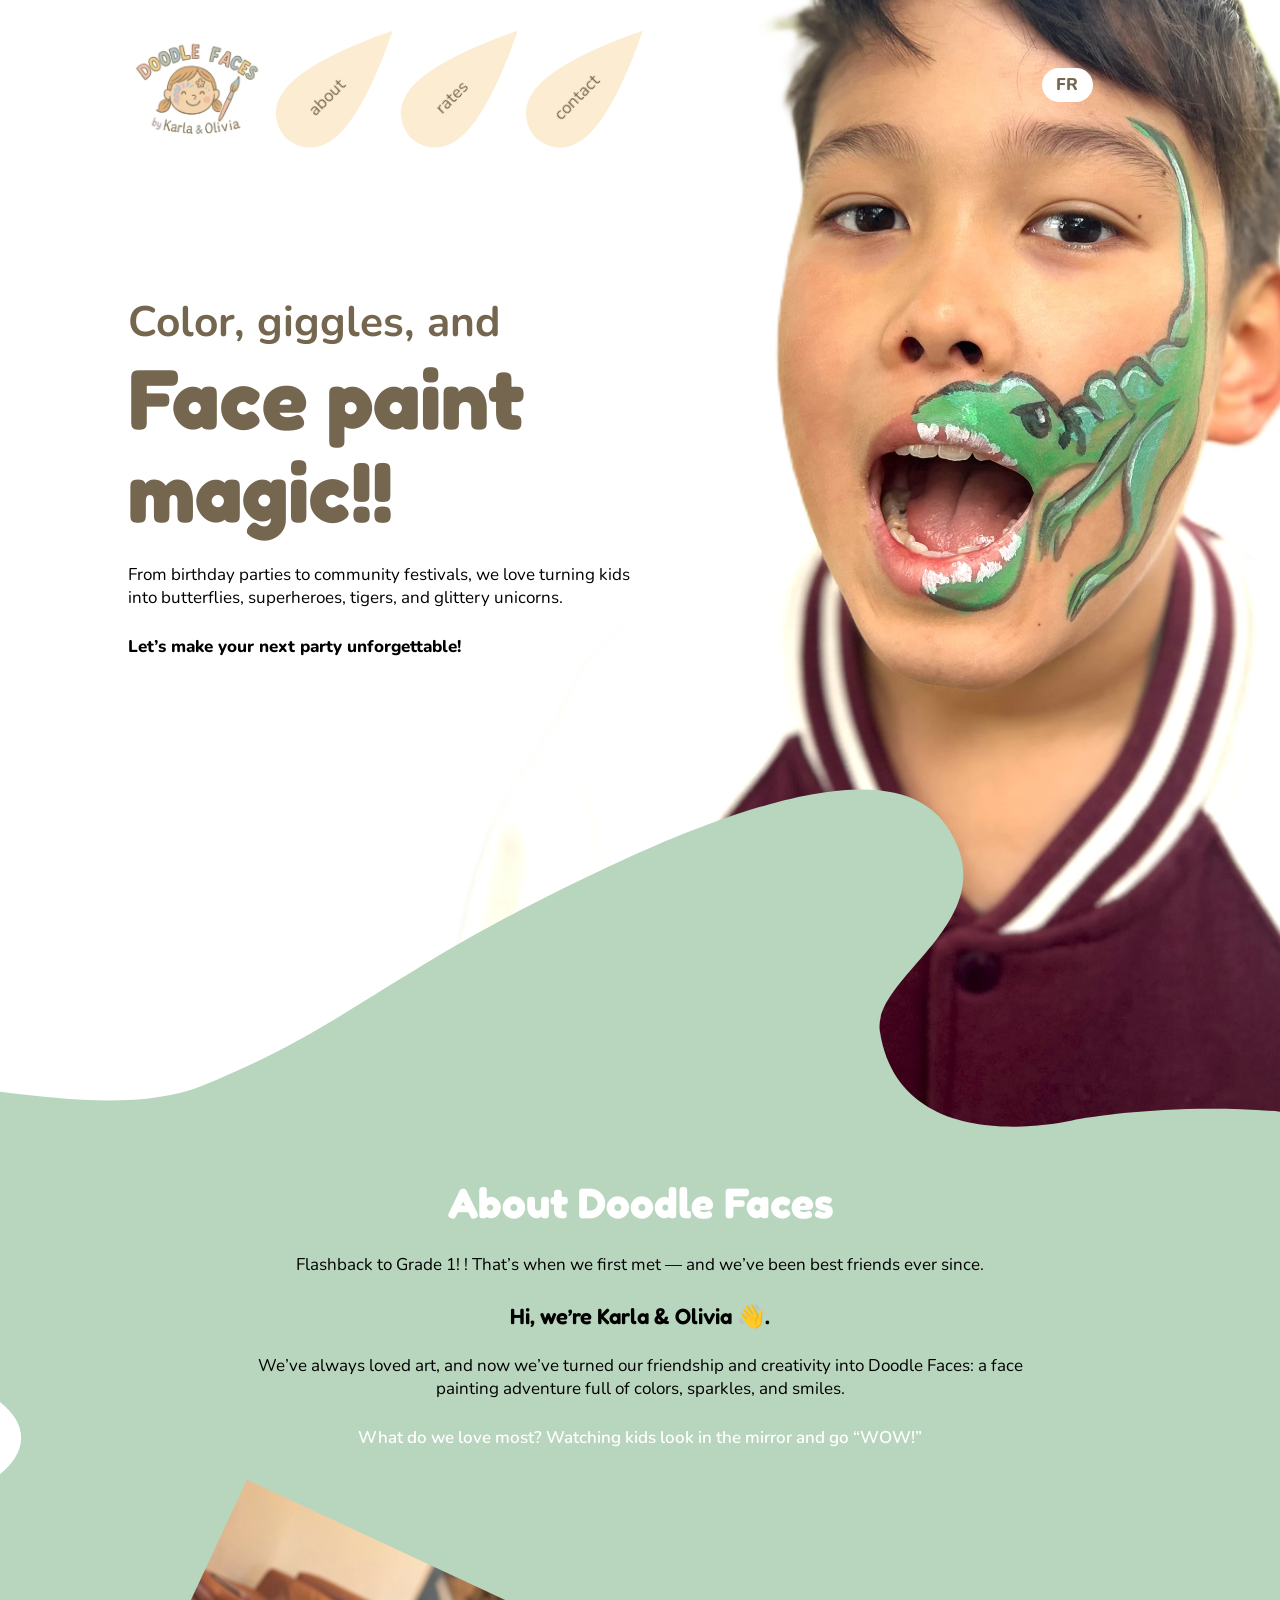
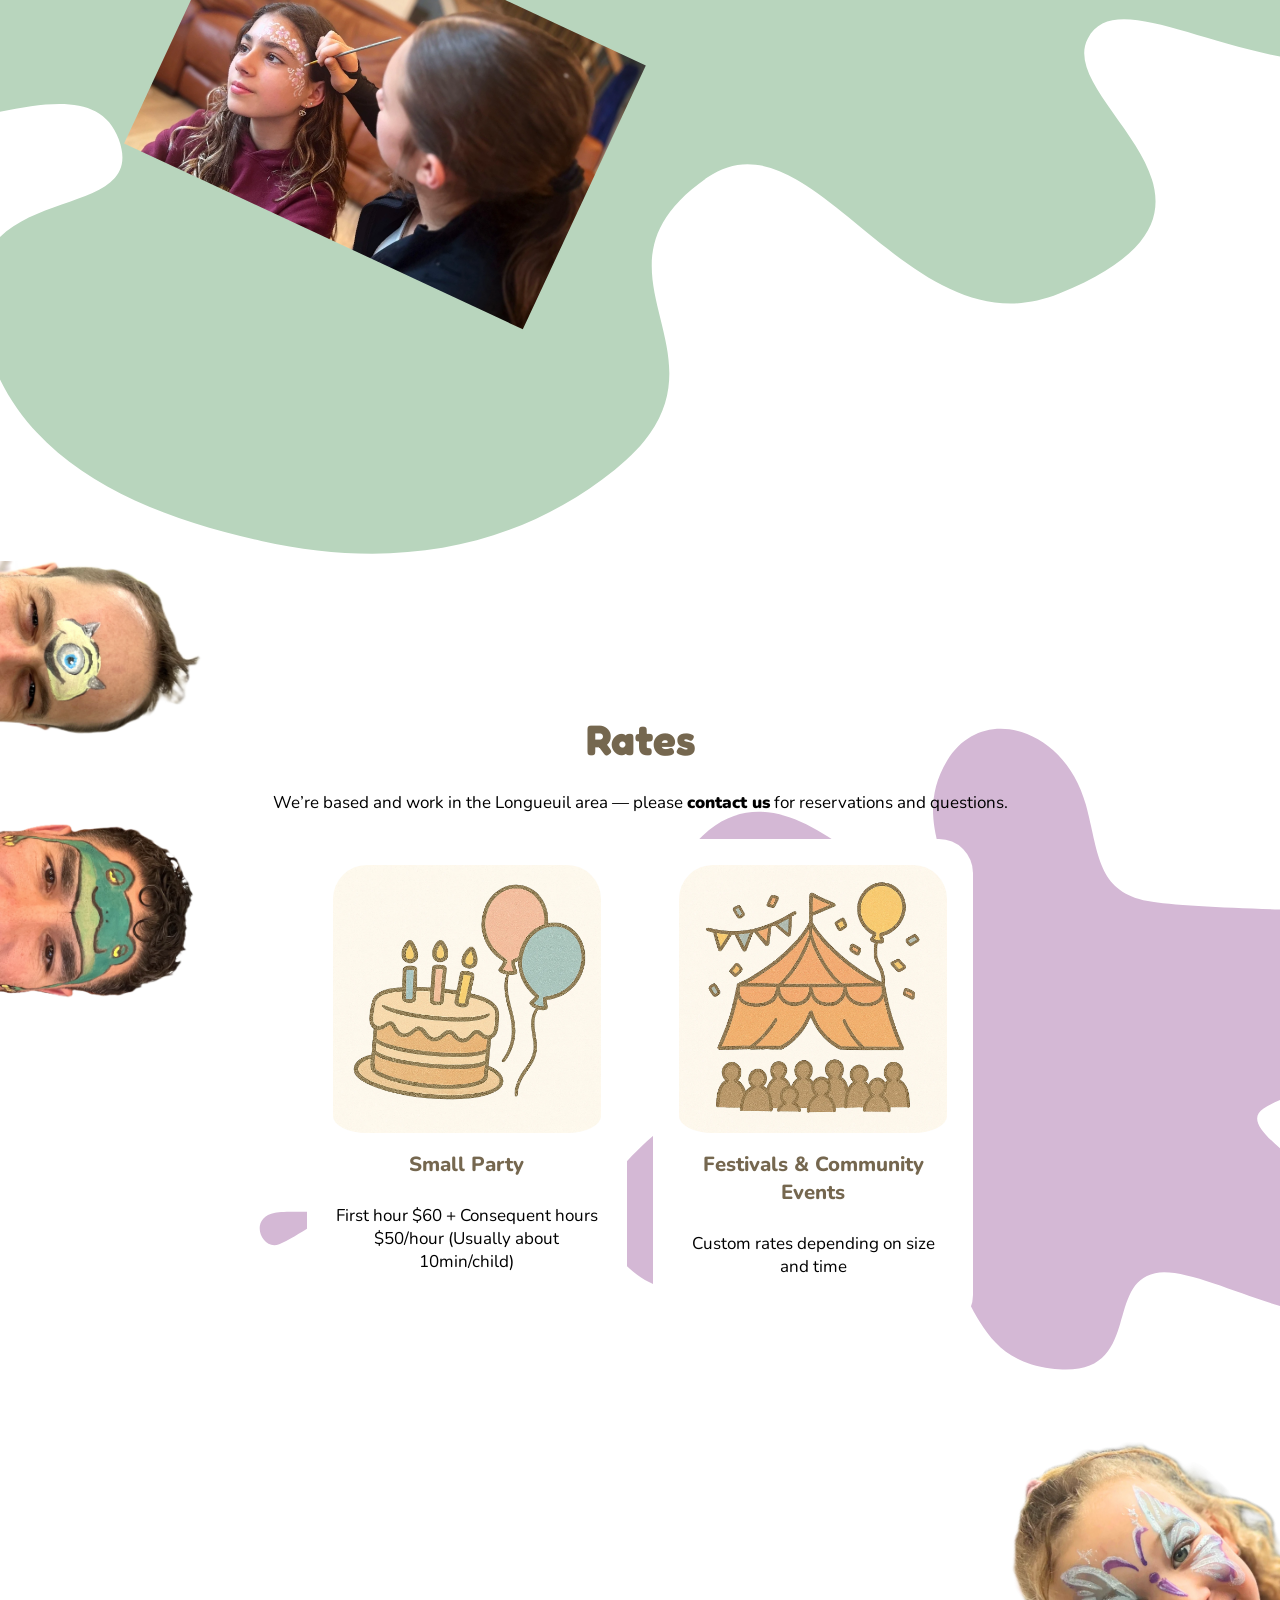
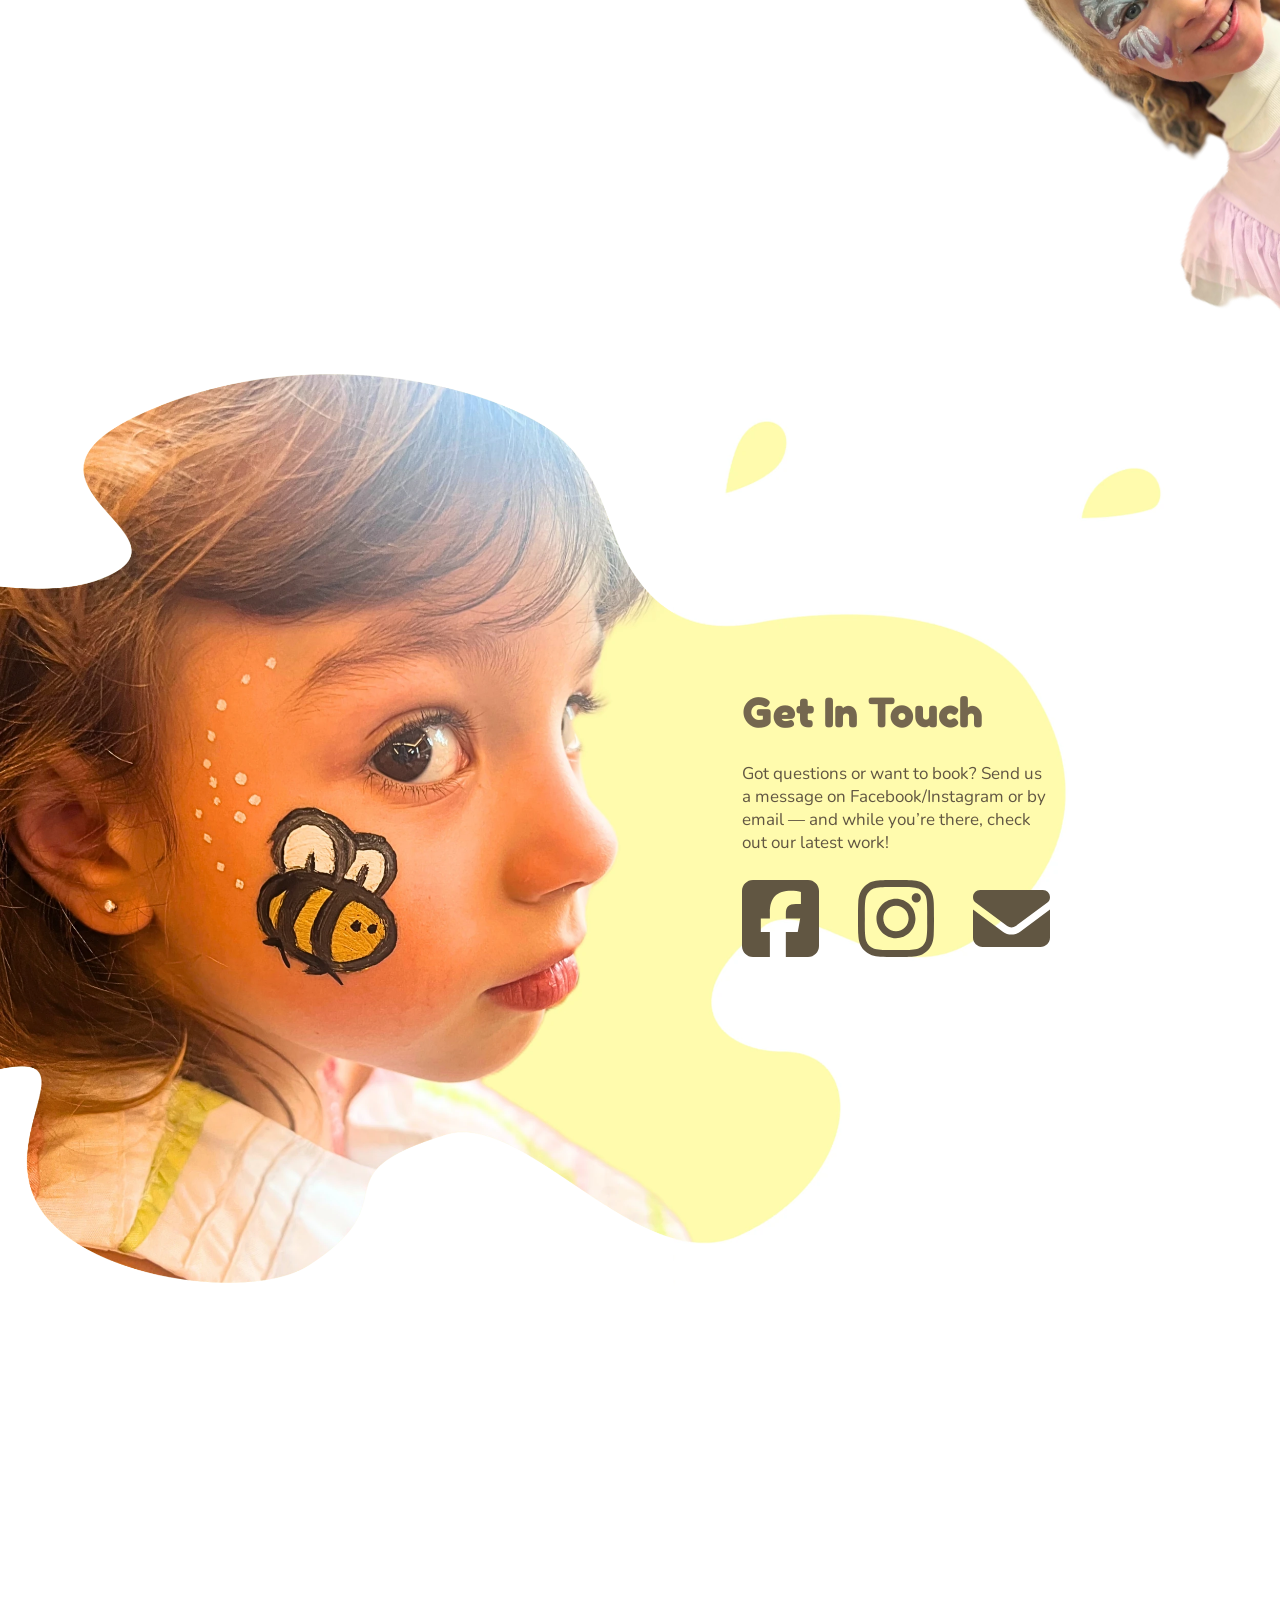
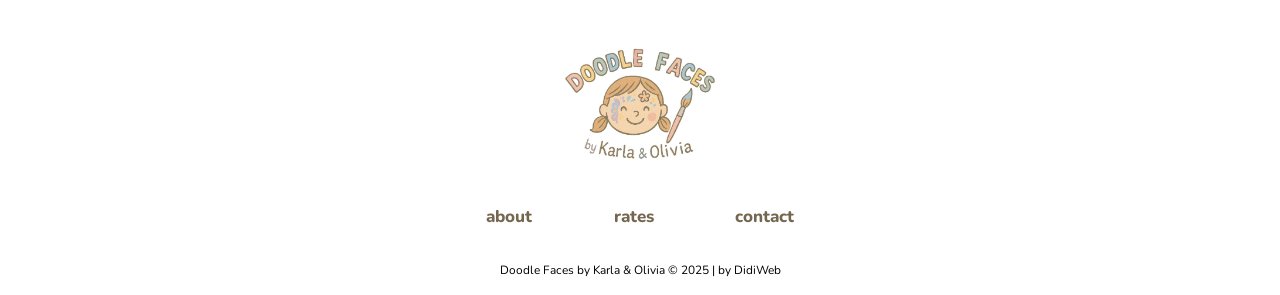
==== commit dddb47ca: "removed javascript routing" ====
--- a/index.html
+++ b/index.html
@@ -6,7 +6,7 @@
     <meta name="viewport" content="width=device-width, initial-scale=1.0" />
     <title>Doodle Faces by Karla & Olivia | Face Painting Services in Longueuil</title>
     <!-- favicon -->
-    <link rel="icon" type="image/x-icon" href="img/favicon.ico" />
+    <link rel="icon" type="image/x-icon" href="assets/img/favicon.ico" />
     <!-- meta description -->
     <meta
       name="description"
@@ -22,14 +22,19 @@
       rel="stylesheet"
     />
     <!-- css -->
-    <link rel="stylesheet" type="text/css" href="style.css" />
+    <link rel="stylesheet" type="text/css" href="assets/style.css" />
     <!-- javascript -->
-    <script src="script.js" defer></script>
+    <script src="assets/script.js" defer></script>
   </head>
 
   <body>
 
     <header id="sectionHeader">
+      <div class="language-choice2">
+        <div class="lang-background">
+          <a id="a-lang" href="fr/index.html">FR</a>
+        </div>
+      </div>
       <div class="hero-img"></div>
       <div class="container" id="header-container">
         <div class="menu-box">
@@ -37,7 +42,7 @@
             <a id="a-menu-logo" href="#sectionHeader">
               <img
                 class="img-header"
-                src="img/Logo.JPG"
+                src="assets/img/Logo.JPG"
                 alt="logo for Doodle Faces"
             /></a>
           </div>
@@ -57,6 +62,11 @@
             <a href="#sectionContact"
               ><div class="menu-bar"><p>contact</p></div></a
             >
+          </div>
+        </div>
+        <div class="language-choice1">
+          <div class="lang-background">
+            <a id="a-lang" href="fr/index.html">FR</a>
           </div>
         </div>
       </div>
@@ -82,7 +92,7 @@
 
       <section id="sectionAbout">
         <div class="about-img-container">
-          <img id="about-img" src="img/BackgroundSplash1.svg" alt="image of a paint splash">
+          <img id="about-img" src="assets/img/BackgroundSplash1.svg" alt="image of a paint splash">
           <div class="container" id="container-about">
             <div class="text-box-about">
               <h2 class="h2-about">About Doodle Faces</h2>
@@ -104,7 +114,7 @@
             <div class="pictureBox">
               <img
                 class="img-about"
-                src="img/FacePantingDuo.webp"
+                src="assets/img/FacePantingDuo.webp"
                 alt="Face painting duo"
               />
             </div>
@@ -127,7 +137,7 @@
               <div class="card-box-rates">
                 <img
                   class="img-rates"
-                  src="img/SmallParty.webp"
+                  src="assets/img/SmallParty.webp"
                   alt="image of small party"
                 />
                 <h3>Small Party</h3>
@@ -139,7 +149,7 @@
               <div class="card-box-rates">
                 <img
                   class="img-rates"
-                  src="img/Festival.webp"
+                  src="assets/img/Festival.webp"
                   alt="image of festival"
                 />
                 <h3>Festivals & Community Events</h3>
@@ -150,14 +160,14 @@
         </div>
         <div class="betweenSec" id="betweenSec-img1">
           <img
-            src="img/ButterflyFacePaint.webp"
+            src="assets/img/ButterflyFacePaint.webp"
             alt="picture of a girl with a butterfly face paint"
           />
         </div>
         <div class="betweenSec" id="betweenSec-img2">
           <img
-            src="img/ArienAndFrogFacePaint.webp"
-            alt="picture of a man with a arien face paint"
+            src="assets/img/ArienAndFrogFacePaint.webp"
+            alt="picture of two men with face paint"
           />
         </div>
       </section>
@@ -180,7 +190,7 @@
                     target="_blank"
                     rel="noopener noreferrer"
                   >
-                    <img src="img/FacebookIcon.svg" alt="Facebook icon" />
+                    <img src="assets/img/FacebookIcon.svg" alt="Facebook icon" />
                   </a>
                 </div>
                 <div class="icon" id="instagram">
@@ -189,13 +199,12 @@
                     target="_blank"
                     rel="noopener noreferrer"
                   >
-                    <img src="img/InstagramIcon.svg" alt="Instagram icon" />
+                    <img src="assets/img/InstagramIcon.svg" alt="Instagram icon" />
                   </a>
                 </div>
                 <div class="icon" id="email">
-                    <img src="img/EmailIcon.svg" alt="Email icon" />
+                    <img src="assets/img/EmailIcon.svg" alt="Email icon" />
                     <h3 id="copied">Copied!</h3>
-                  </a>
                 </div>
               </div>
             </div>
@@ -209,7 +218,7 @@
       <div class="container" id="container-footer">
         <div class="footer-box" id="footer-box-logo">
           <a href="#sectionHeader"
-            ><img id="img-footer" src="img/Logo.JPG" alt=""
+            ><img id="img-footer" src="assets/img/Logo.JPG" alt=""
           /></a>
         </div>
         <div class="footer-box" id="footer-box-links">
--- a/assets/style.css
+++ b/assets/style.css
@@ -0,0 +1,791 @@
+html {
+  font-size: 18px;
+  scroll-behavior: smooth;
+  width: 100%;
+  overflow-x: hidden;
+}
+* {
+  margin: 0;
+  padding: 0;
+  box-sizing: border-box;
+}
+body {
+  width: 100%;
+  font-family: "Nunito";
+  overflow-x: hidden;
+  position: relative;
+}
+.container {
+  width: 90%;
+  max-width: 1500px;
+  margin: 0 auto;
+  position: relative;
+  z-index: 4;
+}
+img {
+  display: block;
+}
+a {
+  text-decoration: none;
+  display: block;
+  width: 100%;
+  height: 100%;
+}
+/* ----------font---------- */
+.menu a {
+  color: rgba(117, 103, 79, 1);
+  font-weight: 400;
+}
+h1 {
+  font-family: "Fredoka";
+  font-size: 6rem;
+  line-height: 1.1;
+  color: rgba(117, 103, 79, 1);
+}
+h2 {
+  font-size: 3rem;
+}
+h3 {
+  font-size: 1.2rem;
+  font-weight: 800;
+  color: rgba(117, 103, 79, 1);
+}
+#h2-home {
+  color: rgba(117, 103, 79, 1);
+}
+#a-lang{
+  display: block;
+  font-size: 1rem;
+  color: rgba(117, 103, 79, 1);
+  font-weight: 800;
+  margin:0;
+  text-align: center;
+  line-height: 2rem;
+}
+p {
+  margin: 2rem 0;
+}
+#p-home-2 {
+  font-weight: 800;
+}
+.h2-about {
+  font-family: "Fredoka";
+  color: white;
+}
+#p-about-2 {
+  font-family: "Fredoka";
+  font-size: 1.5rem;
+  font-weight: 600;
+}
+#p-about-3 {
+  font-weight: 600;
+  color: white;
+}
+.h2-rates,
+.h2-contact {
+  font-family: "Fredoka";
+  color: rgba(117, 103, 79, 1);
+}
+.span-rates {
+  font-weight: 1000;
+  color: black;
+}
+.span-rates:hover {
+  color: rgba(117, 103, 79, 1);
+}
+.p-footer {
+  margin: 1rem 0;
+  font-weight: 800;
+}
+.p-footer:hover {
+  color: black;
+}
+.footer-links {
+  color: rgba(117, 103, 79, 1);
+}
+#rights {
+  font-size: 0.7rem;
+  width: fit-content;
+  font-weight: 400;
+}
+/* ----------header---------- */
+.hero-img {
+  position: absolute;
+  top: -10rem;
+  right: -5rem;
+  width: 65vw;
+  height: 150vh;
+  background: url("../assets/img/DinoFacePaint.webp");
+  background-size: cover;
+  background-repeat: no-repeat;
+  z-index: 1;
+}
+#header-container{
+  display: flex;
+  justify-content: space-between;
+}
+.menu-box {
+  width: 50%;
+  height: 10rem;
+  display: flex;
+  justify-content: space-between;
+  align-items: center;
+}
+.menu {
+  height: 100%;
+  display: flex;
+}
+#logo {
+  width: 27%;
+}
+#about {
+  width: 20%;
+}
+#rates {
+  width: 20%;
+}
+#contact {
+  width: 20%;
+}
+#a-menu-logo {
+  display: flex;
+  align-items: center;
+}
+.img-header {
+  width: 100%;
+  height: auto;
+  transform: translateY(5%);
+}
+#about,
+#rates,
+#contact {
+  transform: translateY(10rem);
+  animation: paintDrip 1s cubic-bezier(0.8, 0, 1, 1) forwards;
+}
+.menu-bar {
+  width: auto;
+  height: 100%;
+  background: center / contain no-repeat url("img/PaintDrip.png");
+  display: flex;
+  align-items: center;
+  justify-content: center;
+}
+.menu-bar:hover {
+  animation: liquid 0.5s infinite;
+}
+.menu-bar p {
+  transform: rotate(-90deg) translateX(-1rem);
+  opacity: 0;
+  animation: appear 1s forwards;
+  animation-delay: 1s;
+}
+.language-choice1{
+  width: 10rem;
+  height: 10rem;
+  display: flex;
+  justify-content: center;
+  align-items: center;
+}
+.language-choice2 {
+  display: none ;
+  width: 100%;
+  height: 2.5rem;
+  justify-content: center;
+  align-items: flex-end;
+}
+.lang-background{
+  width: 3rem;
+  height: 2rem;
+  border-radius: 1rem;
+  background-color: white;
+  display: flex;
+  justify-content: center;
+  align-items: center;
+}
+#logo:hover {
+  animation: shake 1s infinite;
+}
+.lang-background:hover {
+  border: solid 2px #615642;
+  cursor: pointer;
+}
+/* ----------home---------- */
+#container-home {
+  height: 65vh;
+  display: flex;
+  align-items: center;
+  margin-top: 2%;
+}
+.text-box-home {
+  width: 50%;
+}
+/* ----------about---------- */
+.about-img-container {
+  position: relative;
+  width: 100%;
+  aspect-ratio: 404 / 300;
+  z-index: 2;
+}
+#about-img {
+  position: absolute;
+  width: 100%;
+  height: auto;
+}
+#container-about {
+  height: 100%;
+  display: flex;
+  align-items: center;
+  justify-content: center;
+  flex-direction: column;
+}
+.text-box-about {
+  width: 50%;
+  text-align: center;
+}
+.pictureBox {
+  width: 30%;
+  aspect-ratio: 1388 / 917;
+  transform: translateX(-18rem) translateY(5rem) rotate(25deg);
+}
+.img-about {
+  width: 100%;
+  height: auto;
+}
+/* ----------rates---------- */
+#sectionRates {
+  position: relative;
+  padding-top: 12%;
+  padding-bottom: 20%;
+  background-color: white;
+  z-index: 4;
+}
+.rates-img {
+  position: relative;
+  width: 100%;
+  background: url("img/BackgroundSplash2.svg") no-repeat left top / cover;
+  z-index: 2;
+  aspect-ratio: 399 / 207;
+}
+#container-rates {
+  height: 100%;
+  display: flex;
+  align-items: center;
+  justify-content: center;
+  flex-direction: column;
+  text-align: left;
+}
+.card-box-box-rates {
+  width: 60%;
+  display: flex;
+  flex-direction: row;
+  justify-content: space-between;
+}
+.card-box-rates {
+  width: 48%;
+  height: 100%;
+  padding: 1.5rem;
+  border-radius: 2rem;
+  background-color: white;
+  text-align: center;
+  z-index: 6;
+}
+.img-rates {
+  width: 100%;
+  height: auto;
+  border-radius: 2rem;
+  padding-bottom: 1rem;
+}
+#a-rates-contact {
+  display: inline;
+}
+/* ----------Between Sections---------- */
+.betweenSec {
+  height: auto;
+  position: absolute;
+  z-index: 5;
+}
+#betweenSec-img1 {
+  width: 25%;
+  bottom: 20rem;
+  right: -5rem;
+  transform: translateY(30rem) rotate(-10deg);
+  aspect-ratio: 1414 / 3163;
+  z-index: 5;
+}
+#betweenSec-img2 {
+  width: 16%;
+  top: -10rem;
+  left: 0;
+  transform: translateY(10rem);
+  aspect-ratio: 1444 / 1193;
+}
+.betweenSec img {
+  width: 100%;
+}
+/* ----------contact---------- */
+.contact-img {
+  position: relative;
+  width: 100%;
+  background: url("img/BackgroundSplash4.webp") no-repeat left top / cover;
+  z-index: 7;
+  aspect-ratio: 404 / 293;
+}
+#container-contact {
+  height: 100%;
+  display: flex;
+  align-items: center;
+  justify-content: right;
+}
+.text-icon-box {
+  width: 50%;
+  display: flex;
+  flex-direction: column;
+  align-items: center;
+}
+.text-box-contact {
+  width: 60%;
+  color: #615642;
+}
+.icon-box-contact {
+  width: 60%;
+  display: flex;
+  flex-direction: row;
+  justify-content: space-between;
+}
+.icon {
+  width: 25%;
+}
+.icon a {
+  display: flex;
+  align-items: center;
+}
+.icon img {
+  width: 100%;
+  height: auto;
+}
+#email {
+  position: relative;
+  display: flex;
+  align-items: center;
+  cursor: pointer;
+}
+#copied {
+  position: absolute;
+  top: 50%;
+  left: 50%;
+  translate: -50% -50%;
+  text-align: center;
+  padding: 1rem 1rem;
+  border-radius: 1rem;
+  background-color: white;
+  color: black;
+  opacity: 0;
+  transition: opacity 0.3s ease;
+}
+#copied.show {
+  opacity: 1;
+}
+/* ----------footer---------- */
+footer {
+  position: relative;
+  width: 100%;
+}
+#container-footer {
+  padding-top: 20rem;
+  display: flex;
+  justify-content: center;
+  flex-direction: column;
+  align-items: center;
+}
+.footer-box {
+  width: 30%;
+  display: flex;
+}
+#footer-box-logo {
+  justify-content: center;
+  width: 10rem;
+}
+#footer-box-links {
+  justify-content: space-between;
+}
+#footer-box-rights {
+  justify-content: center;
+}
+#img-footer {
+  width: 100%;
+}
+#img-footer:hover {
+  animation: shake 1s infinite;
+}
+.footer-links {
+  width: fit-content;
+}
+/* ----------animation---------- */
+@keyframes paintDrip {
+  0% {
+    transform: translateY(-10rem) rotate(0deg);
+  }
+  70% {
+    transform: translateY(5rem) rotate(0deg);
+  }
+  85% {
+    transform: translateY(1rem) rotate(25deg);
+  }
+  92% {
+    transform: translateY(0.5rem) rotate(35deg);
+  }
+  100% {
+    transform: translateY(0) rotate(45deg);
+  }
+}
+@keyframes liquid {
+  from,
+  to {
+    transform: scale(1, 1);
+  }
+  25% {
+    transform: scale(0.9, 1.1);
+  }
+  50% {
+    transform: scale(1.1, 0.9);
+  }
+  75% {
+    transform: scale(0.95, 1.05);
+  }
+}
+@keyframes shake {
+  25% {
+    transform: rotate(5deg);
+  }
+
+  75% {
+    transform: rotate(-5deg);
+  }
+}
+@keyframes appear {
+  from {
+    opacity: 0;
+  }
+  to {
+    opacity: 1;
+  }
+}
+/* ----------media query-min(ex-large screens)---------- */
+@media only screen and (min-width: 2700px) {
+  html {
+    font-size: 20px;
+  }
+  .text-box-about {
+    width: 70%;
+  }
+  .pictureBox {
+    width: 50%;
+  }
+  .card-box-box-rates {
+    width: 80%;
+  }
+  .text-icon-box {
+    width: 70%;
+  }
+}
+@media only screen and (min-width: 2200px) {
+  html {
+    font-size: 19px;
+  }
+  .text-box-about {
+    width: 60%;
+  }
+  .pictureBox {
+    width: 40%;
+  }
+  .card-box-box-rates {
+    width: 70%;
+  }
+  .text-icon-box {
+    width: 60%;
+    align-items: flex-end;
+  }
+}
+/* ----------media query-max(small screens)---------- */
+@media only screen and (max-width: 1900px) {
+  .about-img-container {
+    aspect-ratio: auto;
+    height: 1380px;
+  }
+  #about-img {
+    width: 1900px;
+    left: 50%;
+    transform: translateX(-50%);
+  }
+}
+@media only screen and (max-width: 1500px) {
+  .container {
+    width: 80%;
+  }
+  .menu-box .language-choice1 {
+    height: 8rem;
+  }
+  .hero-img {
+    width: 70vw;
+  }
+  .pictureBox {
+    width: 440px;
+    transform: translateX(-15rem) translateY(5rem) rotate(25deg);
+  }
+  #sectionRates {
+    padding-bottom: 30%;
+  }
+  .card-box-box-rates {
+    width: 65%;
+  }
+}
+@media only screen and (max-width: 1300px) {
+  html {
+    font-size: 17px;
+  }
+  h1 {
+    font-size: 5rem;
+  }
+  h2 {
+    font-size: 2.5rem;
+  }
+  h3 {
+    font-size: 1.2rem;
+  }
+  p {
+    margin: 1.5rem 0;
+  }
+  #p-about-2 {
+    font-size: 1.3rem;
+  }
+  .hero-img {
+    width: 75vw;
+  }
+  .text-box-about {
+    width: 80%;
+  }
+  #sectionRates {
+    padding-bottom: 45%;
+  }
+  .rates-img {
+    aspect-ratio: 0;
+    height: fit-content;
+    min-height: 667px;
+    background-size: 1286px 667px;
+    background-position: right;
+  }
+}
+@media only screen and (max-width: 1200px) {
+  .hero-img {
+    width: 81vw;
+  }
+  .menu-box {
+    width: 453px;
+  }
+  #logo {
+    width: 30%;
+  }
+  #about {
+    width: 19%;
+  }
+  #rates {
+    width: 19%;
+  }
+  #contact {
+    width: 19%;
+  }
+  #betweenSec-img2 {
+    transform: translateY(5rem);
+  }
+  .card-box-box-rates {
+    width: 85%;
+  }
+  .footer-box {
+    width: 320px;
+  }
+}
+@media only screen and (max-width: 1023px) {
+  .container {
+    width: 75%;
+  }
+  h1 {
+    font-size: 4rem;
+  }
+  h2 {
+    font-size: 2rem;
+  }
+  h3 {
+    font-size: 1.2rem;
+  }
+  p {
+    margin: 1.2rem 0;
+  }
+  #p-about-2 {
+    font-size: 1.3rem;
+  }
+  .p-rates {
+    width: 80%;
+    margin-bottom: 2.4rem;
+  }
+  #header-container {
+    display: flex;
+    justify-content: center;
+  }
+  .hero-img {
+    top: 10rem;
+    width: 75vw;
+    height: 100vh;
+  }
+  .pictureBox {
+    transform: translateX(-10rem) translateY(5rem) rotate(25deg);
+  }
+  #betweenSec-img1 {
+    transform: translateY(25rem);
+    right: -2rem;
+  }
+  #betweenSec-img2 {
+    transform: translateY(0rem);
+  }
+}
+@media only screen and (max-width: 865px) {
+  .text-box-home {
+    width: 70%;
+  }
+  .pictureBox {
+    transform: translateX(0) translateY(5rem) rotate(25deg);
+  }
+  .card-box-box-rates {
+    width: 100%;
+  }
+  #betweenSec-img1 {
+    transform: translateY(18rem);
+  }
+  #betweenSec-img2 {
+    transform: translateY(0rem) scale(1.2);
+  }
+  .text-box-contact {
+    width: 100%;
+  }
+  .icon-box-contact {
+    width: 100%;
+  }
+}
+@media only screen and (max-width: 765px) {
+  .container {
+    width: 85%;
+  }
+  .text-box-home,
+  .text-box-about {
+    width: 100%;
+  }
+  .hero-img {
+    top: 8rem;
+    left: -10%;
+    width: 120%;
+    opacity: 40%;
+  }
+  .about-img-container {
+    height: 1100px;
+  }
+  #about-img {
+    width: 1500px;
+    left: 50%;
+    transform: translateX(-50%);
+  }
+}
+@media only screen and (max-width: 650px) {
+  .pictureBox {
+    transform: translateX(0) translateY(5rem) rotate(25deg);
+  }
+  .card-box-box-rates {
+    flex-direction: column;
+    align-items: center;
+    gap: 20px;
+  }
+  .card-box-rates {
+    width: 90%;
+  }
+  .contact-img {
+    background-size: 650px;
+    background-position: center;
+    height: 462px;
+  }
+  #container-footer {
+    padding-top: 8rem;
+  }
+  #betweenSec-img1 {
+    transform: translateY(25rem);
+    width: 158px;
+  }
+  #betweenSec-img2 {
+    transform: translateY(8rem);
+    width: 101px;
+  }
+  #sectionRates {
+    padding-top: 30%;
+    padding-bottom: 50%;
+  }
+}
+@media only screen and (max-width: 600px) {
+  #a-lang {
+    font-size: 0.8rem;
+  }
+  .language-choice1{
+    display: none;
+  }
+  .language-choice2{
+    display: flex; 
+  }
+  .menu-box {
+    height: 7rem;
+  }
+}
+@media only screen and (max-width: 500px) {
+  #h1-fr {
+      font-size: 3.1rem;
+    }
+  .hero-img {
+    left: -18%;
+  }
+  .pictureBox {
+    width: 350px;
+  }
+  html {
+    font-size: 16px;
+  }
+  #sectionRates {
+    padding-bottom: 60%;
+  }
+}
+@media only screen and (max-width: 400px) {
+  .hero-img {
+    left: -20%;
+  }
+  #betweenSec-img1 {
+    width: 120px;
+  }
+  #betweenSec-img2 {
+    transform: translateY(5rem);
+    width: 101px;
+  }
+  #sectionRates {
+    padding-top: 40%;
+    padding-bottom: 60%;
+  }
+  .footer-box {
+    width: 300px;
+  }
+}
+@media only screen and (max-width: 380px) {
+  .contact-img {
+    background-size: 520px;
+    background-position: center;
+    height: 462px;
+  }
+  .text-icon-box {
+    width: 55%;
+  }
+  .footer-box {
+    width: 280px;
+  }
+}
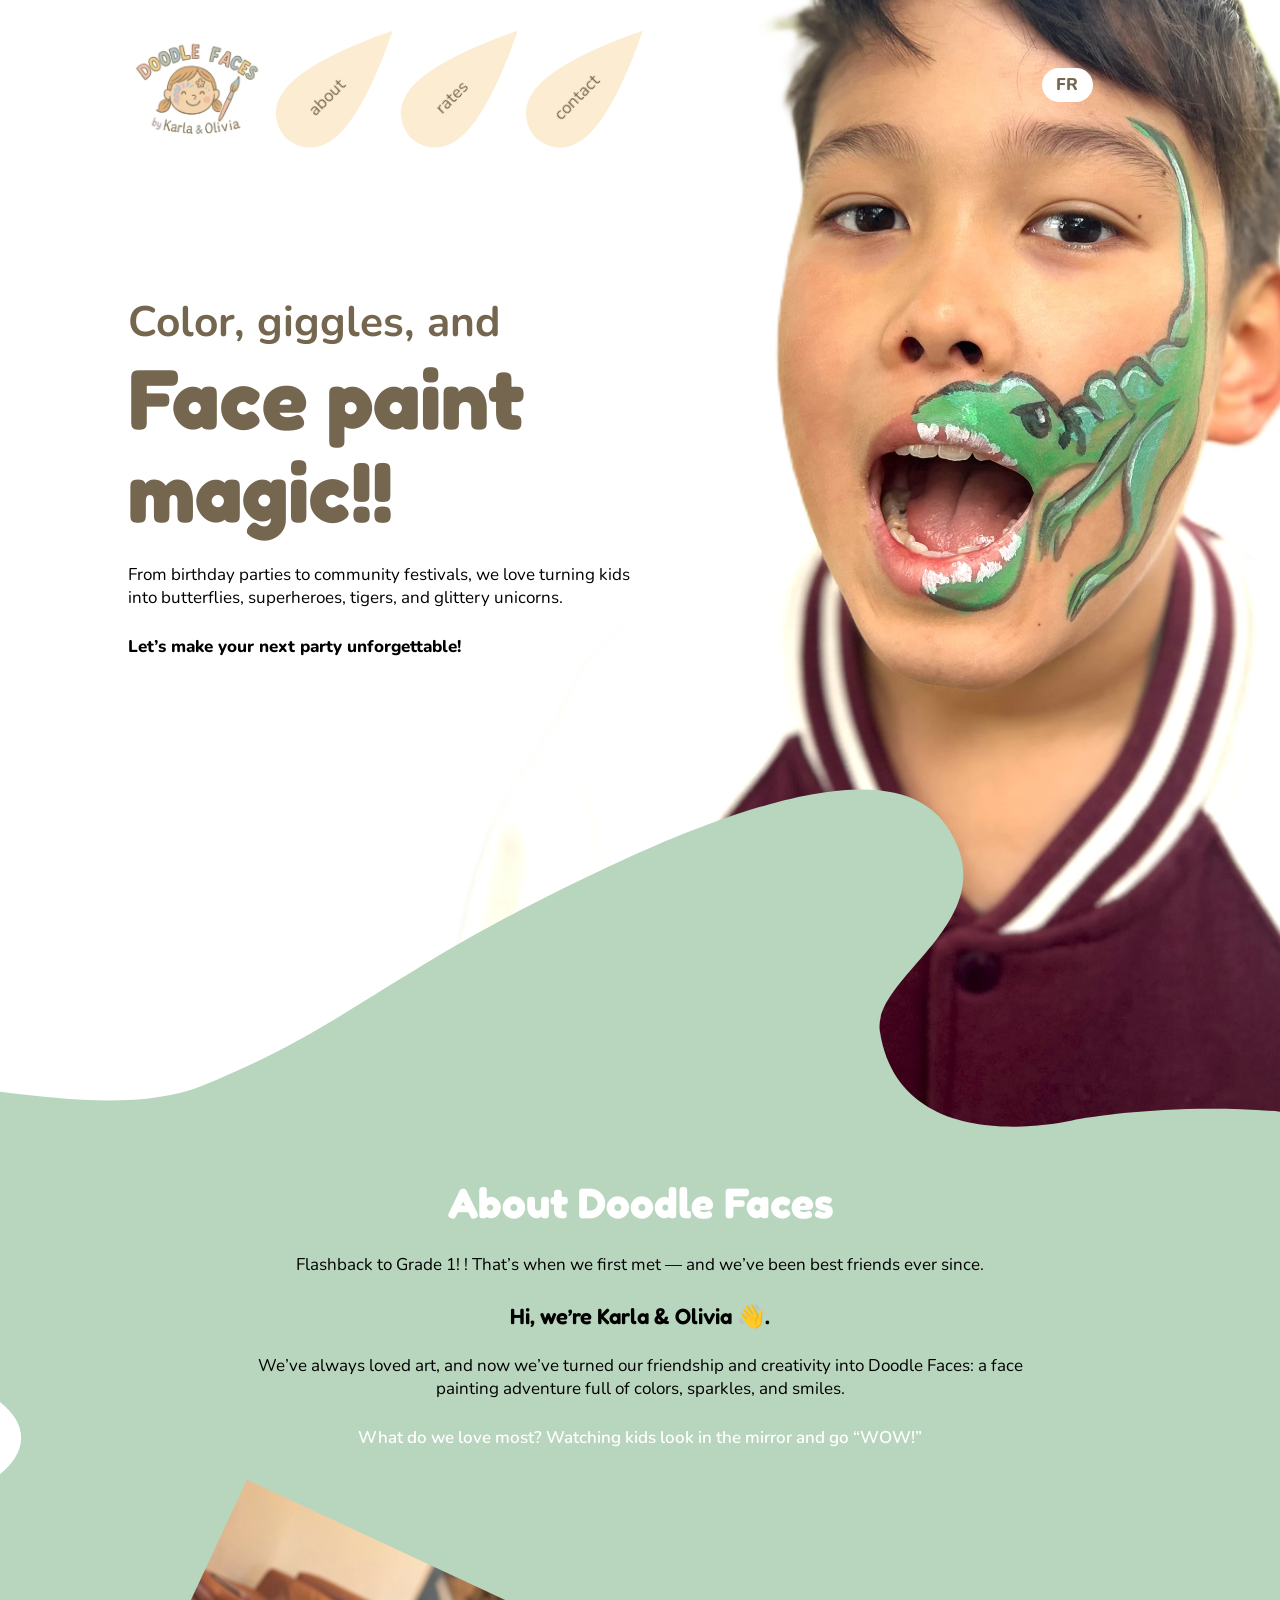
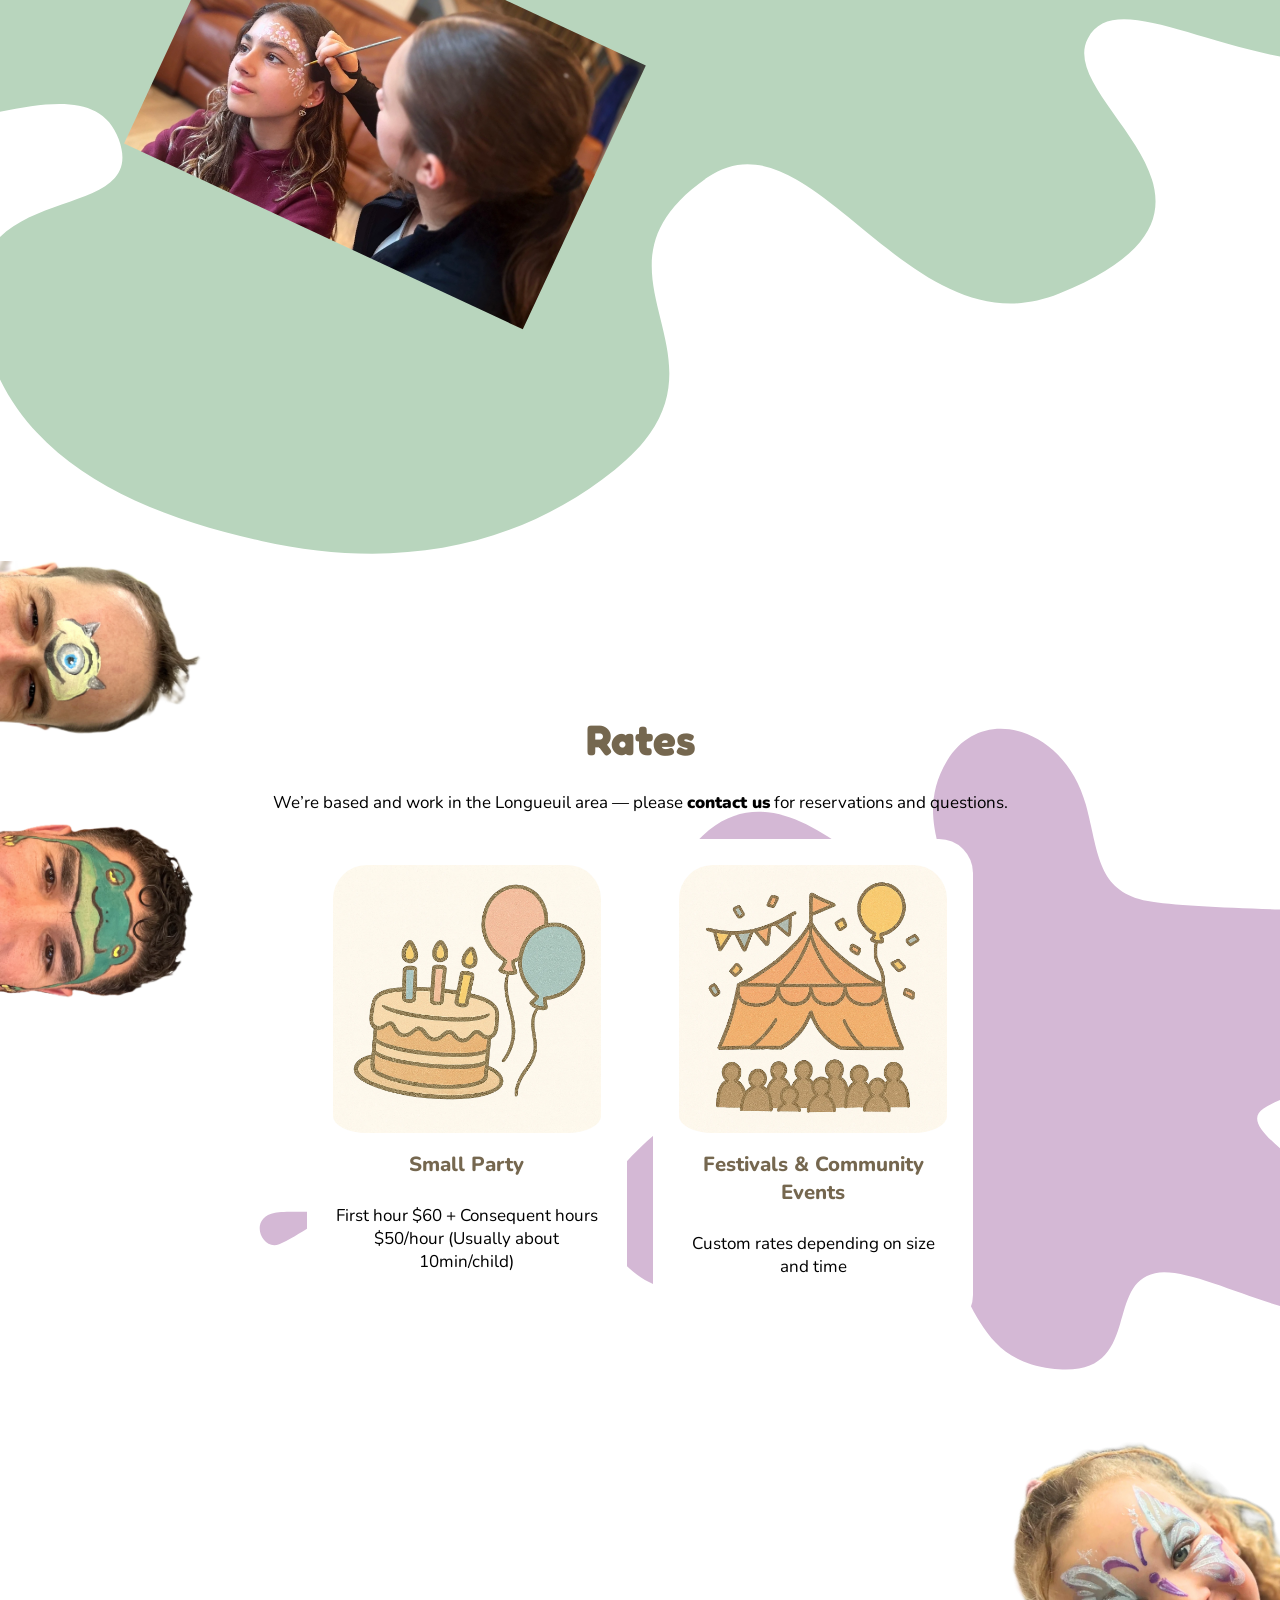
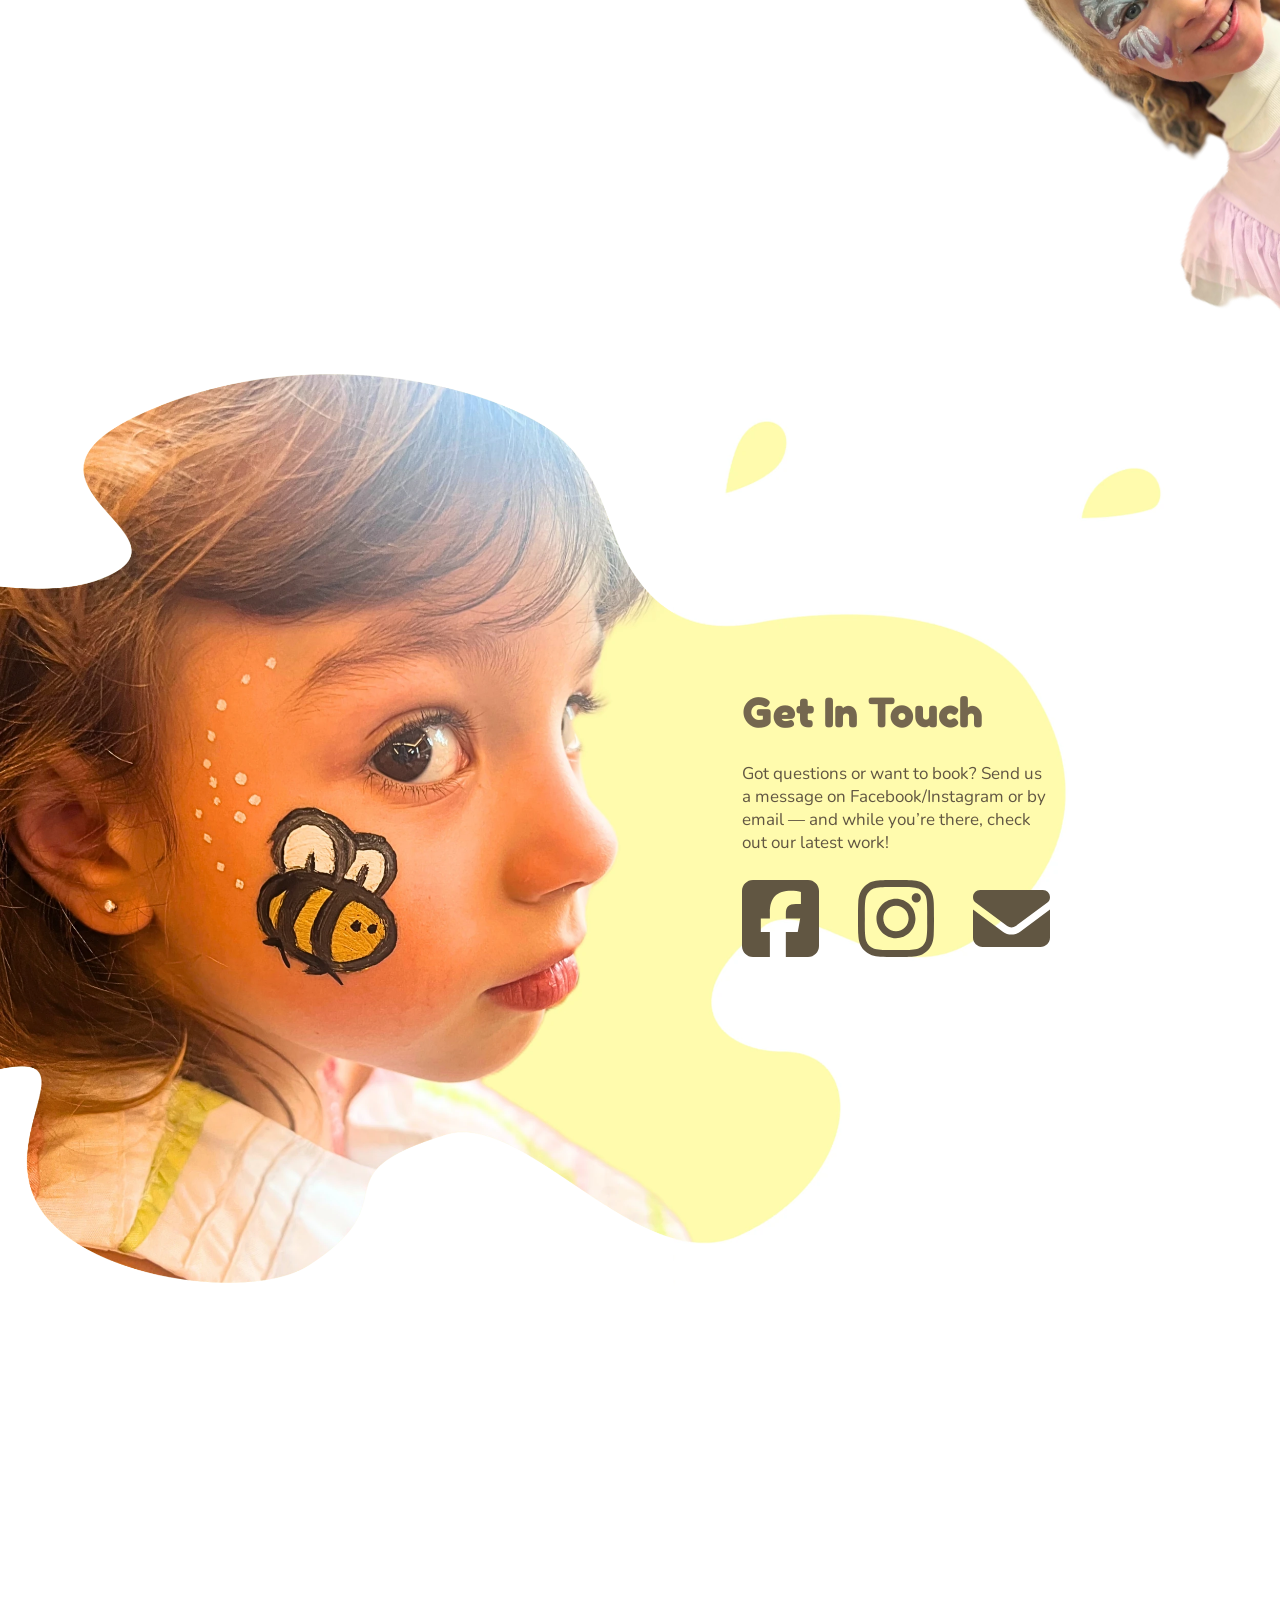
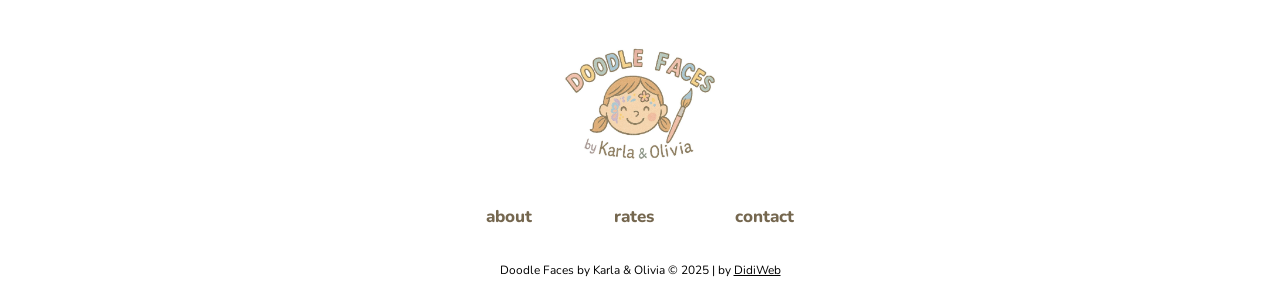
==== commit f88ae879: "Added link to DidiWeb" ====
--- a/index.html
+++ b/index.html
@@ -234,7 +234,8 @@
         </div>
         <div class="footer-box" id="footer-box-rights">
           <p class="p-footer" id="rights">
-            Doodle Faces by Karla & Olivia © 2025 | by DidiWeb
+            Doodle Faces by Karla & Olivia © 2025 | by <a id="a-didiweb" href="https://www.linkedin.com/in/hidena-sakagami-884382bb/" target="_blank"
+                    rel="noopener noreferrer">DidiWeb</a>
           </p>
         </div>
       </div>
--- a/assets/style.css
+++ b/assets/style.css
@@ -420,6 +420,14 @@
 .footer-links {
   width: fit-content;
 }
+#a-didiweb{
+  display: inline;
+  text-decoration: underline;
+  color: black;
+}
+#a-didiweb:hover {
+  font-weight: 900;
+}
 /* ----------animation---------- */
 @keyframes paintDrip {
   0% {
